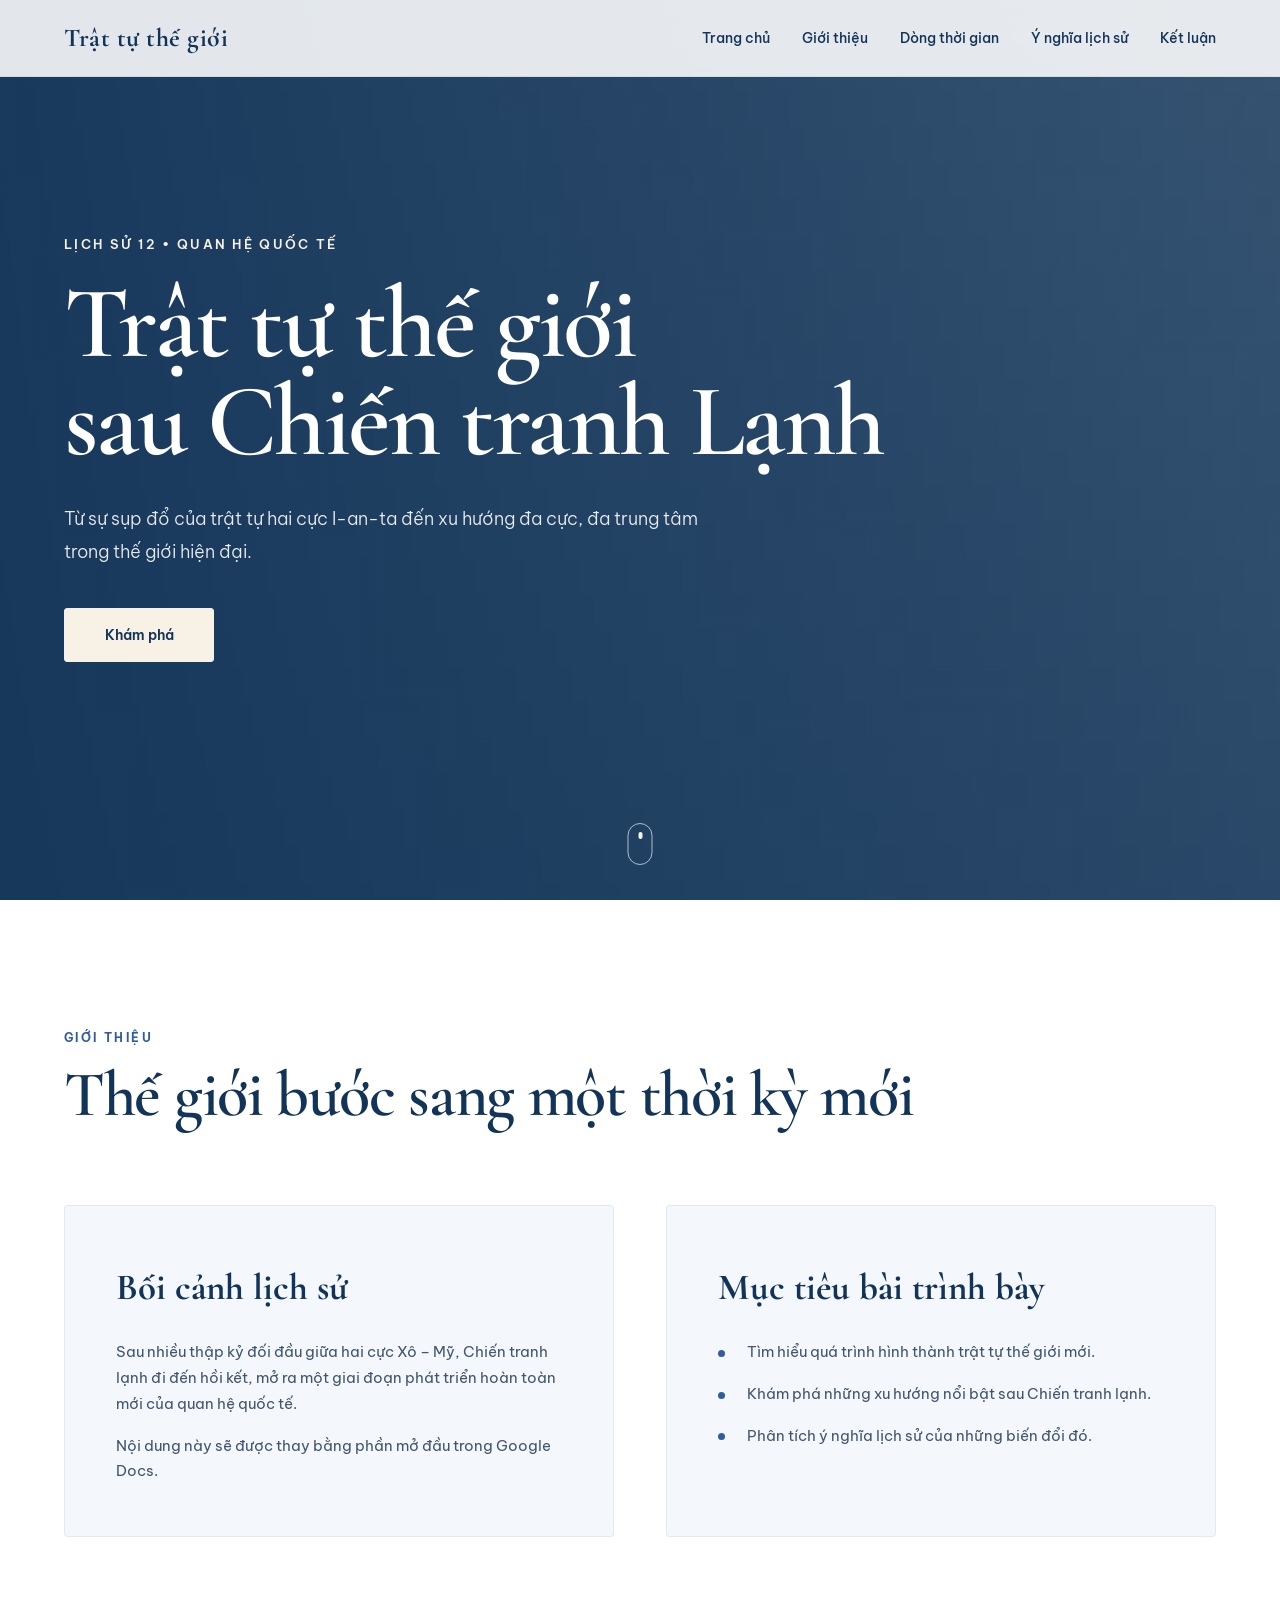
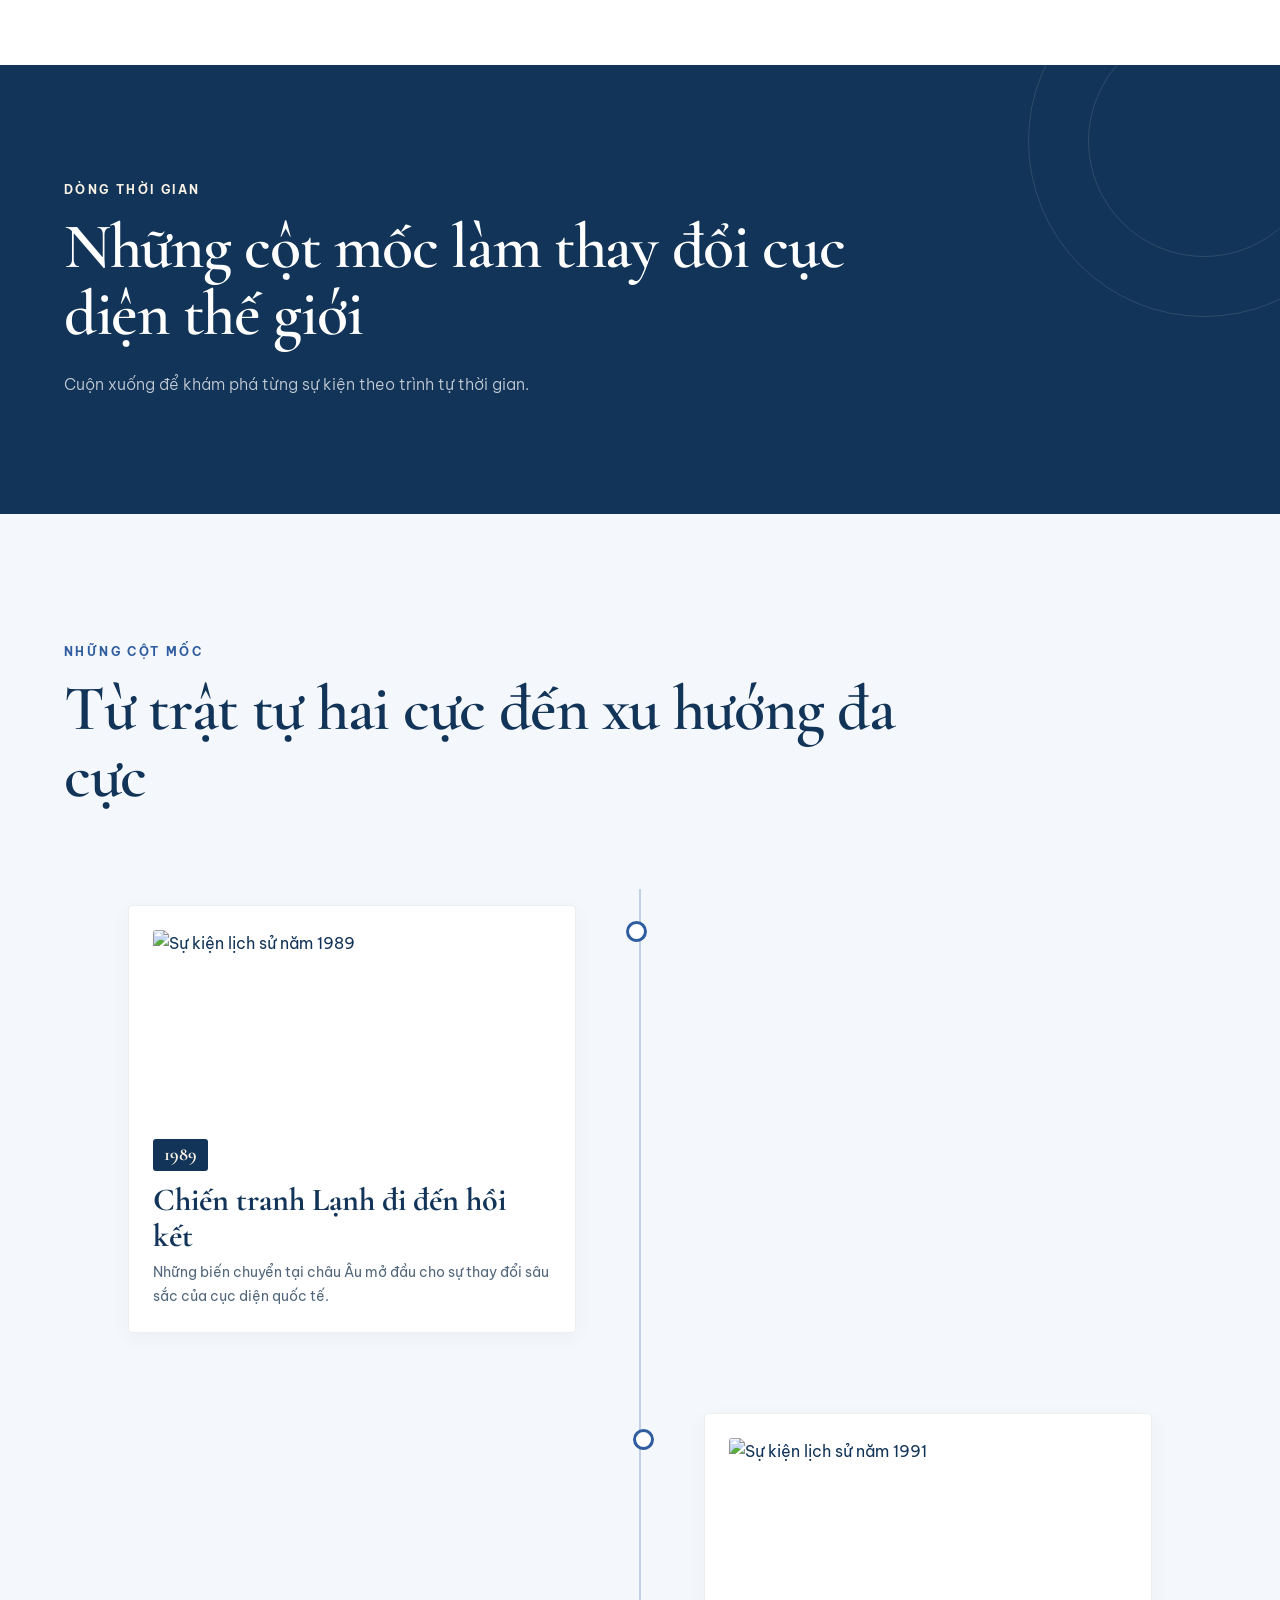
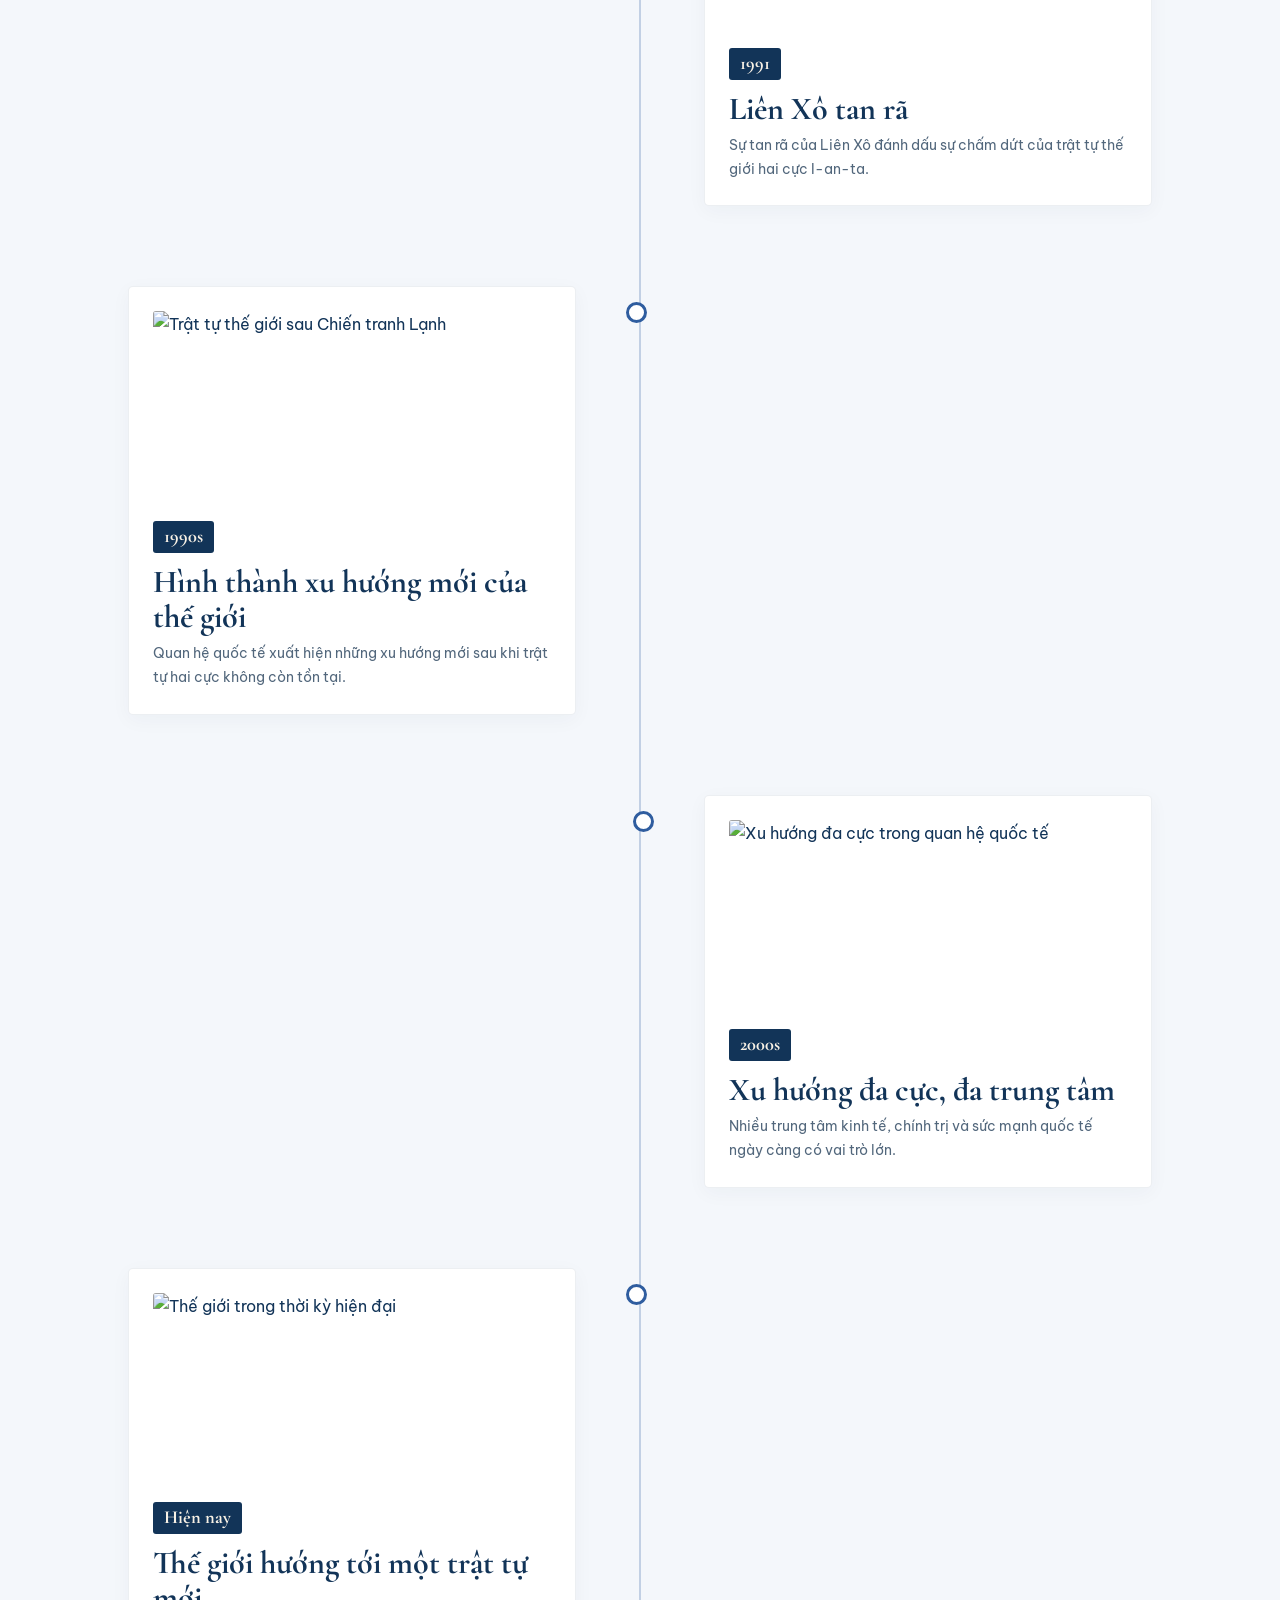
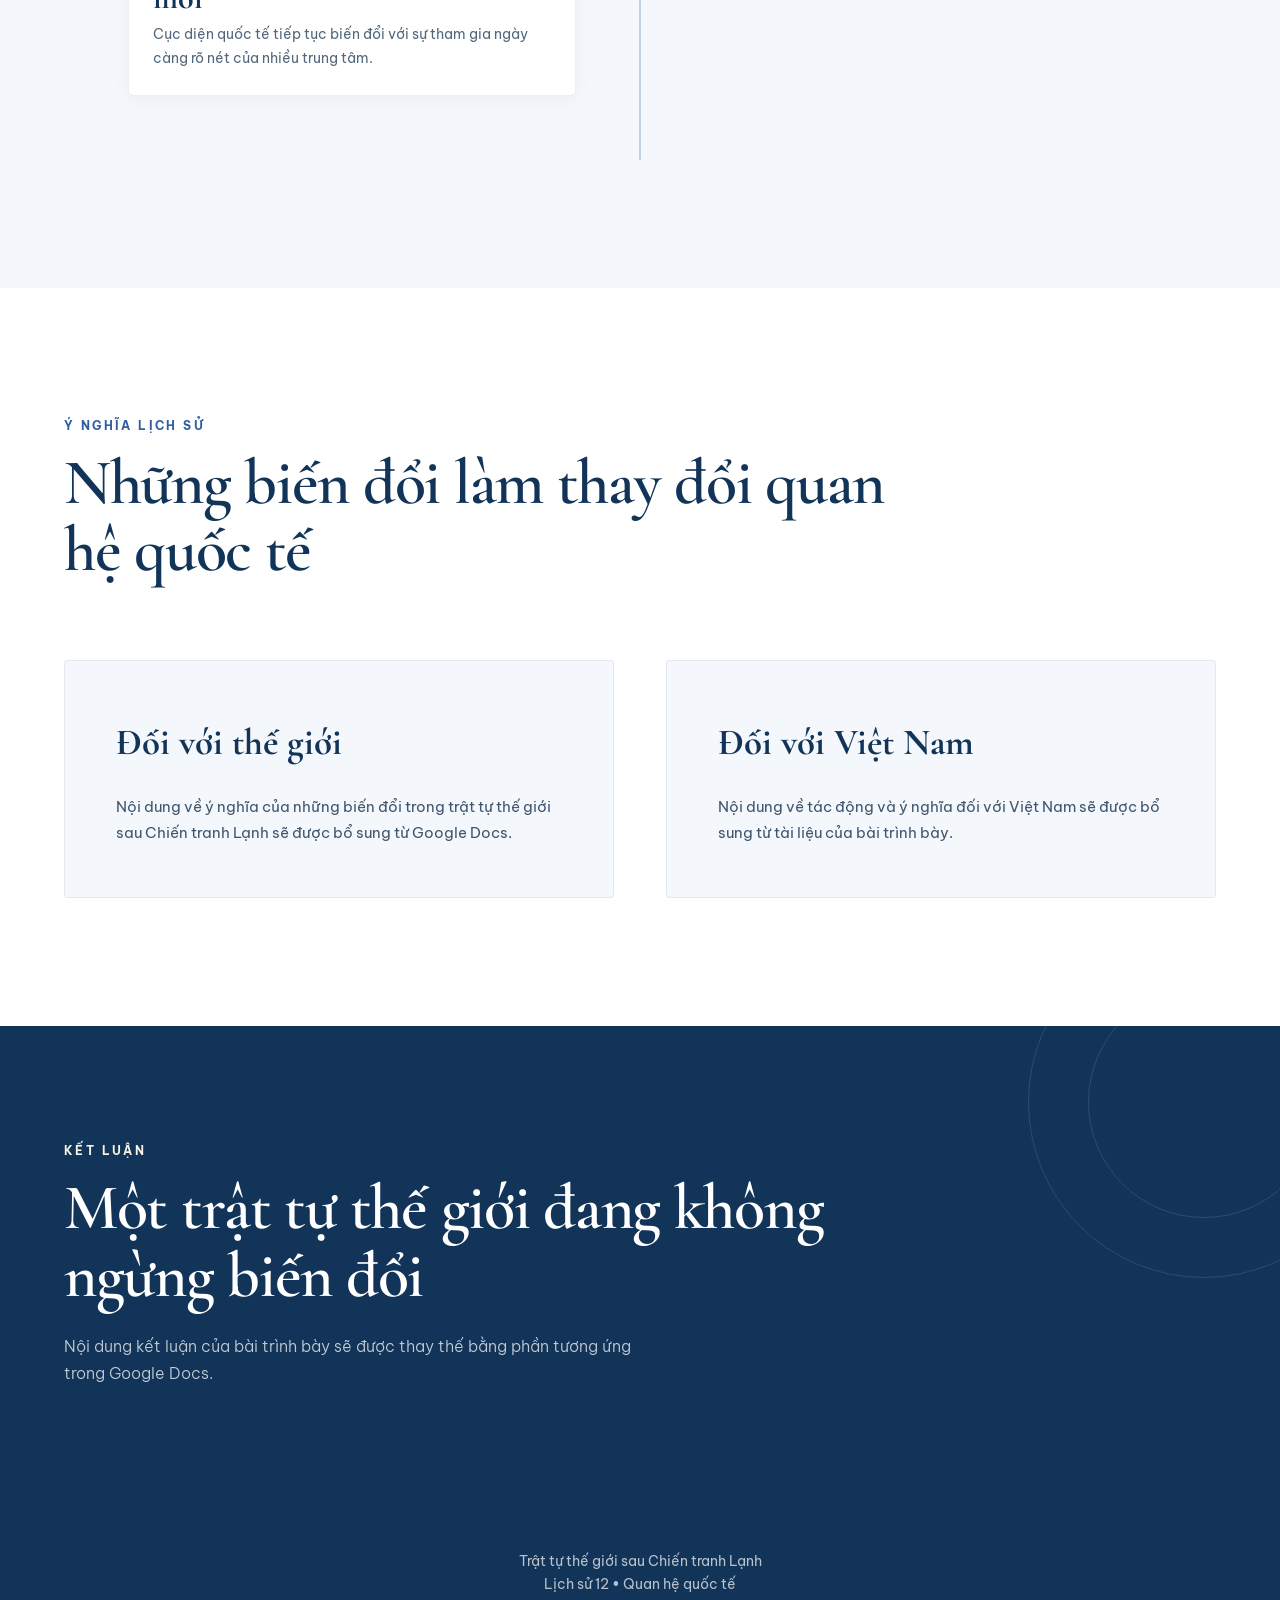
==== index.html @ c941fc60 "Create index.html" ====
<!DOCTYPE html>
<html lang="vi">

<head>
    <meta charset="UTF-8">
    <meta name="viewport" content="width=device-width, initial-scale=1.0">

    <title>Trật tự thế giới sau Chiến tranh Lạnh</title>

    <!-- Font tiêu đề và font nội dung -->
    <link rel="preconnect" href="https://fonts.googleapis.com">
    <link rel="preconnect" href="https://fonts.gstatic.com" crossorigin>

    <link href="https://fonts.googleapis.com/css2?family=Cormorant+Garamond:wght@500;600;700&family=Be+Vietnam+Pro:wght@300;400;500;600;700&display=swap"
        rel="stylesheet">

    <link rel="stylesheet" href="muscle.css">
</head>

<body>

    <!-- ================================================= -->
    <!-- THANH TIẾN TRÌNH SCROLL -->
    <!-- ================================================= -->

    <div id="scroll-progress"></div>

    <!-- ================================================= -->
    <!-- HEADER -->
    <!-- ================================================= -->

    <header id="header">

        <nav class="navbar container">

            <!-- Logo -->
            <a href="#hero" class="logo">
                Trật tự thế giới
            </a>

            <!-- Menu Desktop -->

            <ul class="nav-links">

                <li><a href="#hero">Trang chủ</a></li>

                <li><a href="#gioithieu">Giới thiệu</a></li>

                <li><a href="#timeline">Dòng thời gian</a></li>

                <li><a href="#ynghia">Ý nghĩa lịch sử</a></li>

                <li><a href="#ketluan">Kết luận</a></li>

            </ul>

            <!-- Nút Hamburger -->

            <button class="menu-button" aria-label="Mở menu">

                <span></span>
                <span></span>
                <span></span>

            </button>

        </nav>

    </header>

    <!-- ================================================= -->
    <!-- MENU MOBILE -->
    <!-- ================================================= -->

    <aside class="mobile-menu">

        <a href="#hero">Trang chủ</a>

        <a href="#gioithieu">Giới thiệu</a>

        <a href="#timeline">Dòng thời gian</a>

        <a href="#ynghia">Ý nghĩa lịch sử</a>

        <a href="#ketluan">Kết luận</a>

    </aside>

    <!-- ================================================= -->
    <!-- HERO -->
    <!-- ================================================= -->

    <section id="hero" class="hero">

        <!-- Ảnh nền sẽ được CSS đặt bằng background-image -->
        <div class="hero-overlay"></div>

        <div class="hero-content container reveal">

            <p class="hero-tag">
                LỊCH SỬ 12 • QUAN HỆ QUỐC TẾ
            </p>

            <h1>
                Trật tự thế giới
                <br>
                sau Chiến tranh Lạnh
            </h1>

            <p class="hero-subtitle">
                Từ sự sụp đổ của trật tự hai cực I-an-ta đến xu hướng đa cực,
                đa trung tâm trong thế giới hiện đại.
            </p>

            <a href="#gioithieu" class="hero-button">
                Khám phá
            </a>

        </div>

        <!-- Hiệu ứng mũi tên kéo xuống -->

        <div class="scroll-indicator">

            <span></span>

        </div>

    </section>

    <!-- ================================================= -->
    <!-- GIỚI THIỆU -->
    <!-- ================================================= -->

    <section id="gioithieu" class="section light">

        <div class="container reveal">

            <p class="section-label">
                GIỚI THIỆU
            </p>

            <h2 class="section-heading">
                Thế giới bước sang một thời kỳ mới
            </h2>

            <div class="intro-grid">

                <!-- Khối bên trái -->

                <article class="intro-card">

                    <h3>Bối cảnh lịch sử</h3>

                    <p>
                        Sau nhiều thập kỷ đối đầu giữa hai cực Xô – Mỹ,
                        Chiến tranh lạnh đi đến hồi kết, mở ra một giai đoạn
                        phát triển hoàn toàn mới của quan hệ quốc tế.
                    </p>

                    <p>
                        Nội dung này sẽ được thay bằng phần mở đầu trong Google Docs.
                    </p>

                </article>

                <!-- Khối bên phải -->

                <article class="intro-card">

                    <h3>Mục tiêu bài trình bày</h3>

                    <ul class="intro-list">

                        <li>Tìm hiểu quá trình hình thành trật tự thế giới mới.</li>

                        <li>Khám phá những xu hướng nổi bật sau Chiến tranh lạnh.</li>

                        <li>Phân tích ý nghĩa lịch sử của những biến đổi đó.</li>

                    </ul>

                </article>

            </div>

        </div>

    </section>

    <!-- ================================================= -->
    <!-- CHUYỂN TIẾP SANG TIMELINE -->
    <!-- ================================================= -->

    <section class="timeline-banner reveal">

        <div class="container">

            <p class="section-label">
                DÒNG THỜI GIAN
            </p>

            <h2 class="section-heading">
                Những cột mốc làm thay đổi cục diện thế giới
            </h2>

            <p class="banner-text">
                Cuộn xuống để khám phá từng sự kiện theo trình tự thời gian.
            </p>

        </div>

    </section>
        <!-- ================================================= -->
    <!-- TIMELINE -->
    <!-- ================================================= -->

    <main>

        <section id="timeline" class="timeline-section">

            <div class="container">

                <div class="reveal">

                    <p class="section-label">
                        NHỮNG CỘT MỐC
                    </p>

                    <h2 class="section-heading">
                        Từ trật tự hai cực đến xu hướng đa cực
                    </h2>

                </div>


                <div class="timeline">


                    <!-- ================================================= -->
                    <!-- SỰ KIỆN 1 -->
                    <!-- ================================================= -->

                    <article class="timeline-event reveal">

                        <div class="timeline-card">

                            <img
                                class="timeline-thumbnail"
                                src="images/timeline-1.jpg"
                                alt="Sự kiện lịch sử năm 1989"
                                loading="lazy"
                            >

                            <span class="timeline-year">
                                1989
                            </span>

                            <h3>
                                Chiến tranh Lạnh đi đến hồi kết
                            </h3>

                            <p class="timeline-preview">
                                Những biến chuyển tại châu Âu mở đầu cho
                                sự thay đổi sâu sắc của cục diện quốc tế.
                            </p>


                            <div class="timeline-details">

                                <div class="timeline-details-inner">

                                    <p class="timeline-description">
                                        Nội dung chi tiết của sự kiện năm 1989
                                        sẽ được thay thế bằng nội dung từ
                                        Google Docs.
                                    </p>


                                    <div class="timeline-gallery">

                                        <img
                                            src="images/timeline-1.jpg"
                                            alt="Hình ảnh sự kiện năm 1989"
                                            loading="lazy"
                                        >

                                    </div>

                                </div>

                            </div>

                        </div>

                    </article>



                    <!-- ================================================= -->
                    <!-- SỰ KIỆN 2 -->
                    <!-- ================================================= -->

                    <article class="timeline-event reveal">

                        <div class="timeline-card">

                            <img
                                class="timeline-thumbnail"
                                src="images/timeline-2.jpg"
                                alt="Sự kiện lịch sử năm 1991"
                                loading="lazy"
                            >

                            <span class="timeline-year">
                                1991
                            </span>

                            <h3>
                                Liên Xô tan rã
                            </h3>

                            <p class="timeline-preview">
                                Sự tan rã của Liên Xô đánh dấu sự chấm dứt
                                của trật tự thế giới hai cực I-an-ta.
                            </p>


                            <div class="timeline-details">

                                <div class="timeline-details-inner">

                                    <p class="timeline-description">
                                        Nội dung chi tiết của sự kiện năm 1991
                                        sẽ được thay thế bằng nội dung từ
                                        Google Docs.
                                    </p>


                                    <div class="timeline-gallery">

                                        <img
                                            src="images/timeline-2.jpg"
                                            alt="Hình ảnh sự kiện năm 1991"
                                            loading="lazy"
                                        >

                                    </div>

                                </div>

                            </div>

                        </div>

                    </article>



                    <!-- ================================================= -->
                    <!-- SỰ KIỆN 3 -->
                    <!-- ================================================= -->

                    <article class="timeline-event reveal">

                        <div class="timeline-card">

                            <img
                                class="timeline-thumbnail"
                                src="images/timeline-3.jpg"
                                alt="Trật tự thế giới sau Chiến tranh Lạnh"
                                loading="lazy"
                            >

                            <span class="timeline-year">
                                1990s
                            </span>

                            <h3>
                                Hình thành xu hướng mới của thế giới
                            </h3>

                            <p class="timeline-preview">
                                Quan hệ quốc tế xuất hiện những xu hướng
                                mới sau khi trật tự hai cực không còn tồn tại.
                            </p>


                            <div class="timeline-details">

                                <div class="timeline-details-inner">

                                    <p class="timeline-description">
                                        Nội dung chi tiết sẽ được thay thế
                                        bằng nội dung tương ứng trong
                                        Google Docs.
                                    </p>


                                    <div class="timeline-gallery">

                                        <img
                                            src="images/timeline-3.jpg"
                                            alt="Hình ảnh trật tự thế giới mới"
                                            loading="lazy"
                                        >

                                    </div>

                                </div>

                            </div>

                        </div>

                    </article>



                    <!-- ================================================= -->
                    <!-- SỰ KIỆN 4 -->
                    <!-- ================================================= -->

                    <article class="timeline-event reveal">

                        <div class="timeline-card">

                            <img
                                class="timeline-thumbnail"
                                src="images/timeline-4.jpg"
                                alt="Xu hướng đa cực trong quan hệ quốc tế"
                                loading="lazy"
                            >

                            <span class="timeline-year">
                                2000s
                            </span>

                            <h3>
                                Xu hướng đa cực, đa trung tâm
                            </h3>

                            <p class="timeline-preview">
                                Nhiều trung tâm kinh tế, chính trị và
                                sức mạnh quốc tế ngày càng có vai trò lớn.
                            </p>


                            <div class="timeline-details">

                                <div class="timeline-details-inner">

                                    <p class="timeline-description">
                                        Nội dung chi tiết sẽ được thay thế
                                        bằng nội dung tương ứng trong
                                        Google Docs.
                                    </p>


                                    <div class="timeline-gallery">

                                        <img
                                            src="images/timeline-4.jpg"
                                            alt="Xu hướng đa cực, đa trung tâm"
                                            loading="lazy"
                                        >

                                    </div>

                                </div>

                            </div>

                        </div>

                    </article>



                    <!-- ================================================= -->
                    <!-- SỰ KIỆN 5 -->
                    <!-- ================================================= -->

                    <article class="timeline-event reveal">

                        <div class="timeline-card">

                            <img
                                class="timeline-thumbnail"
                                src="images/timeline-5.jpg"
                                alt="Thế giới trong thời kỳ hiện đại"
                                loading="lazy"
                            >

                            <span class="timeline-year">
                                Hiện nay
                            </span>

                            <h3>
                                Thế giới hướng tới một trật tự mới
                            </h3>

                            <p class="timeline-preview">
                                Cục diện quốc tế tiếp tục biến đổi với sự
                                tham gia ngày càng rõ nét của nhiều trung tâm.
                            </p>


                            <div class="timeline-details">

                                <div class="timeline-details-inner">

                                    <p class="timeline-description">
                                        Nội dung chi tiết sẽ được thay thế
                                        bằng nội dung tương ứng trong
                                        Google Docs.
                                    </p>


                                    <div class="timeline-gallery">

                                        <img
                                            src="images/timeline-5.jpg"
                                            alt="Thế giới hiện đại"
                                            loading="lazy"
                                        >

                                    </div>

                                </div>

                            </div>

                        </div>

                    </article>


                </div>

            </div>

        </section>



        <!-- ================================================= -->
        <!-- Ý NGHĨA LỊCH SỬ -->
        <!-- ================================================= -->

        <section id="ynghia" class="section light">

            <div class="container">

                <div class="reveal">

                    <p class="section-label">
                        Ý NGHĨA LỊCH SỬ
                    </p>

                    <h2 class="section-heading">
                        Những biến đổi làm thay đổi quan hệ quốc tế
                    </h2>

                </div>


                <div class="intro-grid">


                    <article class="intro-card reveal">

                        <h3>
                            Đối với thế giới
                        </h3>

                        <p>
                            Nội dung về ý nghĩa của những biến đổi trong
                            trật tự thế giới sau Chiến tranh Lạnh sẽ được
                            bổ sung từ Google Docs.
                        </p>

                    </article>


                    <article class="intro-card reveal">

                        <h3>
                            Đối với Việt Nam
                        </h3>

                        <p>
                            Nội dung về tác động và ý nghĩa đối với Việt Nam
                            sẽ được bổ sung từ tài liệu của bài trình bày.
                        </p>

                    </article>


                </div>

            </div>

        </section>



        <!-- ================================================= -->
        <!-- KẾT LUẬN -->
        <!-- ================================================= -->

        <section id="ketluan" class="timeline-banner reveal">

            <div class="container">

                <p class="section-label">
                    KẾT LUẬN
                </p>

                <h2 class="section-heading">
                    Một trật tự thế giới đang không ngừng biến đổi
                </h2>

                <p class="banner-text">
                    Nội dung kết luận của bài trình bày sẽ được thay thế
                    bằng phần tương ứng trong Google Docs.
                </p>

            </div>

        </section>

    </main>



    <!-- ================================================= -->
    <!-- FOOTER -->
    <!-- ================================================= -->

    <footer>

        <div class="container">

            <p>
                Trật tự thế giới sau Chiến tranh Lạnh
            </p>

            <p>
                Lịch sử 12 • Quan hệ quốc tế
            </p>

        </div>

    </footer>


    <!-- ================================================= -->
    <!-- JAVASCRIPT -->
    <!-- ================================================= -->

    <script src="skin.js"></script>

</body>

</html>
---- muscle.css ----
/* =========================================================
   RESET & GLOBAL
   ========================================================= */

* {
    margin: 0;
    padding: 0;
    box-sizing: border-box;
}

html {
    scroll-behavior: smooth;
    scroll-padding-top: 80px;
}

body {
    font-family: "Be Vietnam Pro", sans-serif;
    color: #123458;
    background: #ffffff;
    line-height: 1.7;
    overflow-x: hidden;
}

img {
    max-width: 100%;
    display: block;
}

a {
    color: inherit;
    text-decoration: none;
}

button {
    font: inherit;
}

.container {
    width: min(1180px, 90%);
    margin: 0 auto;
}


/* =========================================================
   COLOR VARIABLES
   ========================================================= */

:root {
    --navy: #123458;
    --blue: #2F5D9F;
    --cream: #F8F1E5;
    --white: #FFFFFF;
    --soft-blue: #F4F7FB;

    --shadow-soft: 0 10px 35px rgba(18, 52, 88, 0.08);
    --shadow-medium: 0 18px 45px rgba(18, 52, 88, 0.14);

    --transition-fast: 0.25s ease;
    --transition-normal: 0.45s cubic-bezier(0.22, 1, 0.36, 1);
}


/* =========================================================
   SCROLL PROGRESS
   ========================================================= */

#scroll-progress {
    position: fixed;
    top: 0;
    left: 0;

    width: 0;
    height: 4px;

    background: var(--blue);

    z-index: 9999;

    transform-origin: left;
}


/* =========================================================
   HEADER / NAVIGATION
   ========================================================= */

#header {
    position: fixed;
    top: 0;
    left: 0;

    width: 100%;

    z-index: 1000;

    background: rgba(255, 255, 255, 0.88);
    backdrop-filter: blur(14px);
    -webkit-backdrop-filter: blur(14px);

    border-bottom: 1px solid rgba(18, 52, 88, 0.08);

    transition:
        background var(--transition-normal),
        box-shadow var(--transition-normal);
}

.navbar {
    min-height: 76px;

    display: flex;
    align-items: center;
    justify-content: space-between;
}


/* Logo */

.logo {
    font-family: "Cormorant Garamond", serif;
    font-size: clamp(1.35rem, 2vw, 1.7rem);
    font-weight: 700;

    letter-spacing: 0.02em;

    color: var(--navy);

    transition: color var(--transition-fast);
}

.logo:hover {
    color: var(--blue);
}


/* Desktop navigation */

.nav-links {
    display: flex;
    align-items: center;
    gap: clamp(1.3rem, 2.5vw, 2.5rem);

    list-style: none;
}

.nav-links a {
    position: relative;

    font-size: 0.85rem;
    font-weight: 500;

    color: var(--navy);

    padding: 0.5rem 0;

    transition: color var(--transition-fast);
}

.nav-links a::after {
    content: "";

    position: absolute;
    left: 0;
    bottom: 0;

    width: 0;
    height: 2px;

    background: var(--blue);

    transition: width var(--transition-fast);
}

.nav-links a:hover {
    color: var(--blue);
}

.nav-links a:hover::after {
    width: 100%;
}


/* =========================================================
   HAMBURGER
   ========================================================= */

.menu-button {
    display: none;

    width: 42px;
    height: 42px;

    border: none;
    background: transparent;

    cursor: pointer;

    flex-direction: column;
    align-items: center;
    justify-content: center;
    gap: 5px;
}

.menu-button span {
    display: block;

    width: 23px;
    height: 2px;

    background: var(--navy);

    transition: transform var(--transition-fast),
                opacity var(--transition-fast);
}


/* =========================================================
   MOBILE MENU
   ========================================================= */

.mobile-menu {
    position: fixed;
    top: 76px;
    right: 0;

    width: min(320px, 85vw);

    padding: 1.5rem;

    background: rgba(255, 255, 255, 0.97);
    backdrop-filter: blur(15px);
    -webkit-backdrop-filter: blur(15px);

    border-left: 1px solid rgba(18, 52, 88, 0.08);
    border-bottom: 1px solid rgba(18, 52, 88, 0.08);

    box-shadow: var(--shadow-medium);

    display: flex;
    flex-direction: column;
    gap: 0.4rem;

    transform: translateX(110%);
    opacity: 0;

    pointer-events: none;

    transition:
        transform var(--transition-normal),
        opacity var(--transition-normal);
}

.mobile-menu.active {
    transform: translateX(0);
    opacity: 1;

    pointer-events: auto;
}

.mobile-menu a {
    padding: 0.9rem 1rem;

    color: var(--navy);

    font-size: 0.95rem;
    font-weight: 500;

    border-radius: 8px;

    transition:
        background var(--transition-fast),
        color var(--transition-fast);
}

.mobile-menu a:hover {
    background: var(--soft-blue);
    color: var(--blue);
}


/* =========================================================
   HERO
   ========================================================= */

.hero {
    position: relative;

    min-height: 100svh;

    display: flex;
    align-items: center;

    overflow: hidden;

    background:
        linear-gradient(
            rgba(18, 52, 88, 0.72),
            rgba(18, 52, 88, 0.82)
        ),
        url("images/hero.jpg") center / cover no-repeat;

    color: var(--white);
}


/* Overlay */

.hero-overlay {
    position: absolute;
    inset: 0;

    background:
        linear-gradient(
            90deg,
            rgba(18, 52, 88, 0.9) 0%,
            rgba(18, 52, 88, 0.68) 50%,
            rgba(18, 52, 88, 0.45) 100%
        );

    pointer-events: none;
}


/* Hero content */

.hero-content {
    position: relative;
    z-index: 2;

    padding-top: 76px;
    padding-bottom: 80px;
}

.hero-tag {
    margin-bottom: 1.2rem;

    font-size: clamp(0.7rem, 1vw, 0.85rem);
    font-weight: 600;

    letter-spacing: 0.18em;

    color: var(--cream);
}

.hero h1 {
    max-width: 900px;

    font-family: "Cormorant Garamond", serif;
    font-size: clamp(3.2rem, 8vw, 7rem);
    font-weight: 600;

    line-height: 0.95;
    letter-spacing: -0.025em;

    margin-bottom: 2rem;
}

.hero-subtitle {
    max-width: 680px;

    font-size: clamp(0.95rem, 1.5vw, 1.15rem);
    font-weight: 300;

    line-height: 1.8;

    color: rgba(255, 255, 255, 0.9);

    margin-bottom: 2.5rem;
}


/* Hero button */

.hero-button {
    display: inline-flex;
    align-items: center;
    justify-content: center;

    min-width: 150px;
    padding: 0.85rem 1.6rem;

    background: var(--cream);
    color: var(--navy);

    border: 1px solid var(--cream);
    border-radius: 3px;

    font-size: 0.9rem;
    font-weight: 600;

    transition:
        background var(--transition-fast),
        color var(--transition-fast),
        transform var(--transition-fast),
        box-shadow var(--transition-fast);
}

.hero-button:hover {
    background: transparent;
    color: var(--cream);

    transform: translateY(-3px);

    box-shadow: 0 8px 25px rgba(0, 0, 0, 0.18);
}


/* =========================================================
   SCROLL INDICATOR
   ========================================================= */

.scroll-indicator {
    position: absolute;

    left: 50%;
    bottom: 35px;

    width: 25px;
    height: 42px;

    transform: translateX(-50%);

    border: 1px solid rgba(255, 255, 255, 0.65);
    border-radius: 20px;
}

.scroll-indicator span {
    position: absolute;

    top: 8px;
    left: 50%;

    width: 4px;
    height: 7px;

    border-radius: 10px;

    background: var(--cream);

    transform: translateX(-50%);

    animation: scrollDown 1.8s infinite;
}

@keyframes scrollDown {
    0% {
        opacity: 0;
        transform: translate(-50%, 0);
    }

    30% {
        opacity: 1;
    }

    70% {
        opacity: 1;
    }

    100% {
        opacity: 0;
        transform: translate(-50%, 18px);
    }
}


/* =========================================================
   GENERAL SECTION
   ========================================================= */

.section {
    position: relative;

    padding: clamp(5rem, 10vw, 9rem) 0;
}

.section.light {
    background: var(--white);
}

.section-label {
    margin-bottom: 0.8rem;

    color: var(--blue);

    font-size: 0.75rem;
    font-weight: 700;

    letter-spacing: 0.2em;
}

.section-heading {
    max-width: 850px;

    font-family: "Cormorant Garamond", serif;

    font-size: clamp(2.4rem, 5vw, 4.5rem);
    font-weight: 600;

    line-height: 1.05;
    letter-spacing: -0.02em;

    color: var(--navy);
}


/* =========================================================
   INTRODUCTION
   ========================================================= */

.intro-grid {
    margin-top: clamp(3rem, 6vw, 5rem);

    display: grid;
    grid-template-columns: repeat(2, 1fr);

    gap: clamp(1.5rem, 4vw, 4rem);
}

.intro-card {
    position: relative;

    padding: clamp(2rem, 4vw, 3.5rem);

    background: var(--soft-blue);

    border: 1px solid rgba(18, 52, 88, 0.07);

    border-radius: 4px;

    transition:
        transform var(--transition-normal),
        box-shadow var(--transition-normal);
}

.intro-card:hover {
    transform: translateY(-7px);

    box-shadow: var(--shadow-soft);
}

.intro-card h3 {
    margin-bottom: 1.2rem;

    font-family: "Cormorant Garamond", serif;

    font-size: clamp(1.7rem, 3vw, 2.3rem);
    font-weight: 700;

    color: var(--navy);
}

.intro-card p {
    margin-bottom: 1rem;

    font-size: 0.95rem;
    font-weight: 400;

    color: #40566d;
}

.intro-card p:last-child {
    margin-bottom: 0;
}


/* Introduction list */

.intro-list {
    display: flex;
    flex-direction: column;

    gap: 1rem;

    list-style: none;
}

.intro-list li {
    position: relative;

    padding-left: 1.8rem;

    font-size: 0.95rem;
    color: #40566d;
}

.intro-list li::before {
    content: "";

    position: absolute;

    left: 0;
    top: 0.7em;

    width: 7px;
    height: 7px;

    background: var(--blue);

    border-radius: 50%;
}


/* =========================================================
   TIMELINE BANNER
   ========================================================= */

.timeline-banner {
    position: relative;

    padding: clamp(5rem, 9vw, 8rem) 0;

    background: var(--navy);

    color: var(--white);

    overflow: hidden;
}

.timeline-banner::before {
    content: "";

    position: absolute;

    top: -100px;
    right: -100px;

    width: 350px;
    height: 350px;

    border: 1px solid rgba(248, 241, 229, 0.12);
    border-radius: 50%;
}

.timeline-banner::after {
    content: "";

    position: absolute;

    top: -40px;
    right: -40px;

    width: 230px;
    height: 230px;

    border: 1px solid rgba(248, 241, 229, 0.12);
    border-radius: 50%;
}

.timeline-banner .container {
    position: relative;
    z-index: 2;
}

.timeline-banner .section-label {
    color: var(--cream);
}

.timeline-banner .section-heading {
    color: var(--white);

    max-width: 850px;
}

.banner-text {
    max-width: 600px;

    margin-top: 1.5rem;

    font-size: 1rem;
    font-weight: 300;

    color: rgba(255, 255, 255, 0.75);
}


/* =========================================================
   SCROLL REVEAL
   ========================================================= */

.reveal {
    opacity: 0;

    transform: translateY(35px);

    transition:
        opacity 0.9s cubic-bezier(0.22, 1, 0.36, 1),
        transform 0.9s cubic-bezier(0.22, 1, 0.36, 1);
}

.reveal.visible {
    opacity: 1;

    transform: translateY(0);
}


/* =========================================================
   TIMELINE — BASE
   ========================================================= */

.timeline-section {
    padding: clamp(5rem, 10vw, 9rem) 0;

    background: var(--soft-blue);
}

.timeline {
    position: relative;

    margin-top: 5rem;
}


/* Central line */

.timeline::before {
    content: "";

    position: absolute;

    top: 0;
    bottom: 0;
    left: 50%;

    width: 2px;

    background: rgba(47, 93, 159, 0.25);

    transform: translateX(-50%);
}


/* =========================================================
   TIMELINE EVENT
   ========================================================= */

.timeline-event {
    position: relative;

    width: 50%;

    padding: 1rem 4rem 4rem;
}

.timeline-event:nth-child(odd) {
    left: 0;

    text-align: right;
}

.timeline-event:nth-child(even) {
    left: 50%;

    text-align: left;
}


/* Timeline node */

.timeline-event::before {
    content: "";

    position: absolute;

    top: 2rem;

    width: 15px;
    height: 15px;

    background: var(--white);

    border: 3px solid var(--blue);

    border-radius: 50%;

    z-index: 2;

    transition:
        background var(--transition-fast),
        transform var(--transition-fast);
}

.timeline-event:nth-child(odd)::before {
    right: -7px;
}

.timeline-event:nth-child(even)::before {
    left: -7px;
}

.timeline-event:hover::before {
    background: var(--blue);

    transform: scale(1.25);
}


/* =========================================================
   TIMELINE CARD
   ========================================================= */

.timeline-card {
    position: relative;

    display: inline-block;

    width: 100%;

    padding: 1.5rem;

    background: var(--white);

    border: 1px solid rgba(18, 52, 88, 0.08);

    border-radius: 5px;

    text-align: left;

    cursor: pointer;

    box-shadow: 0 5px 20px rgba(18, 52, 88, 0.04);

    transition:
        transform var(--transition-normal),
        box-shadow var(--transition-normal),
        border-color var(--transition-normal);
}

.timeline-card:hover,
.timeline-event.active .timeline-card {
    transform: translateY(-5px);

    box-shadow: var(--shadow-medium);

    border-color: rgba(47, 93, 159, 0.35);
}


/* =========================================================
   YEAR BADGE
   ========================================================= */

.timeline-year {
    display: inline-block;

    margin-bottom: 0.7rem;

    padding: 0.25rem 0.7rem;

    background: var(--navy);
    color: var(--cream);

    border-radius: 3px;

    font-family: "Cormorant Garamond", serif;

    font-size: 1.15rem;
    font-weight: 700;

    line-height: 1.3;
}


/* =========================================================
   TIMELINE CARD CONTENT
   ========================================================= */

.timeline-card h3 {
    margin-bottom: 0.5rem;

    font-family: "Cormorant Garamond", serif;

    font-size: clamp(1.45rem, 2.5vw, 2rem);
    font-weight: 700;

    line-height: 1.1;

    color: var(--navy);
}

.timeline-preview {
    color: #52677c;

    font-size: 0.9rem;
    line-height: 1.65;
}


/* =========================================================
   TIMELINE IMAGE
   ========================================================= */

.timeline-thumbnail {
    width: 100%;
    height: 190px;

    margin-bottom: 1.2rem;

    object-fit: cover;

    border-radius: 3px;

    transition: transform 0.6s ease;
}

.timeline-card:hover .timeline-thumbnail {
    transform: scale(1.025);
}


/* =========================================================
   TIMELINE EXPANDED CONTENT
   ========================================================= */

.timeline-details {
    display: grid;

    grid-template-rows: 0fr;

    transition:
        grid-template-rows 0.55s cubic-bezier(0.22, 1, 0.36, 1);

    overflow: hidden;
}

.timeline-details-inner {
    min-height: 0;

    overflow: hidden;
}

.timeline-event.active .timeline-details {
    grid-template-rows: 1fr;
}

.timeline-description {
    padding-top: 1.3rem;

    margin-top: 1.3rem;

    border-top: 1px solid rgba(18, 52, 88, 0.1);

    color: #40566d;

    font-size: 0.92rem;

    line-height: 1.8;
}


/* =========================================================
   TIMELINE GALLERY
   ========================================================= */

.timeline-gallery {
    display: grid;

    grid-template-columns: repeat(2, 1fr);

    gap: 0.7rem;

    margin-top: 1.3rem;
}

.timeline-gallery img {
    width: 100%;
    height: 150px;

    object-fit: cover;

    border-radius: 3px;

    transition: transform var(--transition-normal);
}

.timeline-gallery img:hover {
    transform: scale(1.03);
}


/* =========================================================
   FOOTER
   ========================================================= */

footer {
    padding: 3rem 0;

    background: var(--navy);

    color: rgba(255, 255, 255, 0.7);

    text-align: center;

    font-size: 0.85rem;
}


/* =========================================================
   TABLET
   ========================================================= */

@media (max-width: 900px) {

    .nav-links {
        display: none;
    }

    .menu-button {
        display: flex;
    }

    .intro-grid {
        grid-template-columns: 1fr;
    }

    .timeline-event {
        padding-left: 3rem;
        padding-right: 1rem;
    }

    .timeline-event:nth-child(odd),
    .timeline-event:nth-child(even) {
        left: 50%;

        width: 50%;

        text-align: left;
    }

    .timeline-event:nth-child(odd)::before,
    .timeline-event:nth-child(even)::before {
        left: -7px;
        right: auto;
    }
}


/* =========================================================
   MOBILE
   ========================================================= */

@media (max-width: 650px) {

    html {
        scroll-padding-top: 70px;
    }

    .navbar {
        min-height: 68px;
    }

    .mobile-menu {
        top: 68px;
    }

    .hero {
        min-height: 100svh;
    }

    .hero-content {
        padding-top: 68px;
    }

    .hero h1 {
        font-size: clamp(2.8rem, 14vw, 4.5rem);

        line-height: 0.92;
    }

    .hero-subtitle {
        font-size: 0.9rem;

        line-height: 1.7;
    }

    .scroll-indicator {
        bottom: 25px;
    }

    .section {
        padding: 5rem 0;
    }

    .intro-card {
        padding: 1.7rem;
    }

    .timeline-banner {
        padding: 5rem 0;
    }

    /*
       Mobile timeline becomes one column.
    */

    .timeline {
        margin-top: 3rem;
    }

    .timeline::before {
        left: 10px;

        transform: none;
    }

    .timeline-event,
    .timeline-event:nth-child(odd),
    .timeline-event:nth-child(even) {
        left: 0;

        width: 100%;

        padding:
            1rem
            0
            3rem
            2.5rem;

        text-align: left;
    }

    .timeline-event::before,
    .timeline-event:nth-child(odd)::before,
    .timeline-event:nth-child(even)::before {
        left: 3px;
        right: auto;

        width: 14px;
        height: 14px;
    }

    .timeline-card {
        padding: 1.2rem;
    }

    .timeline-thumbnail {
        height: 180px;
    }

    .timeline-gallery {
        grid-template-columns: 1fr;
    }

    .timeline-gallery img {
        height: 180px;
    }
}


/* =========================================================
   SMALL MOBILE
   ========================================================= */

@media (max-width: 400px) {

    .container {
        width: 88%;
    }

    .hero h1 {
        font-size: 2.8rem;
    }

    .hero-button {
        width: 100%;
    }

    .intro-card {
        padding: 1.4rem;
    }

    .timeline-card {
        padding: 1rem;
    }
}


/* =========================================================
   REDUCED MOTION ACCESSIBILITY
   ========================================================= */

@media (prefers-reduced-motion: reduce) {

    html {
        scroll-behavior: auto;
    }

    *,
    *::before,
    *::after {
        animation-duration: 0.01ms !important;
        animation-iteration-count: 1 !important;
        transition-duration: 0.01ms !important;
    }

    .reveal {
        opacity: 1;
        transform: none;
    }
}
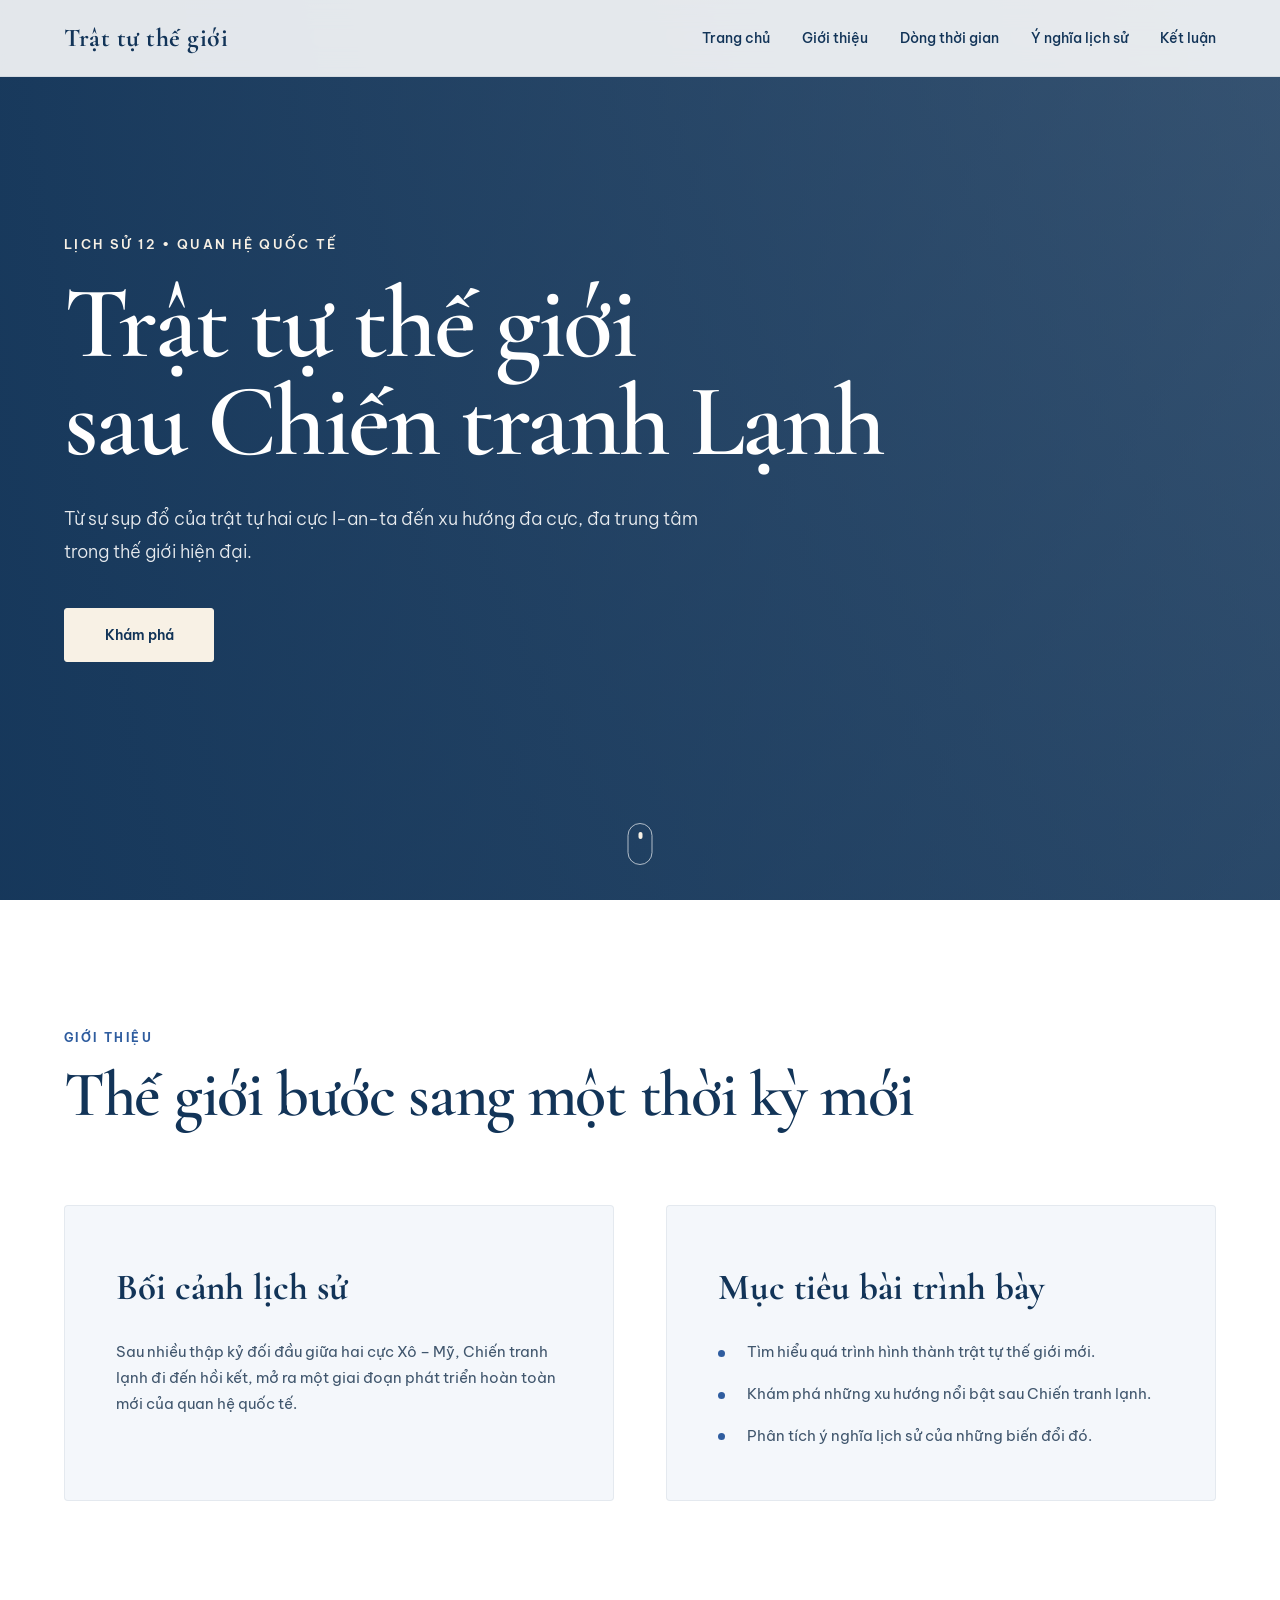
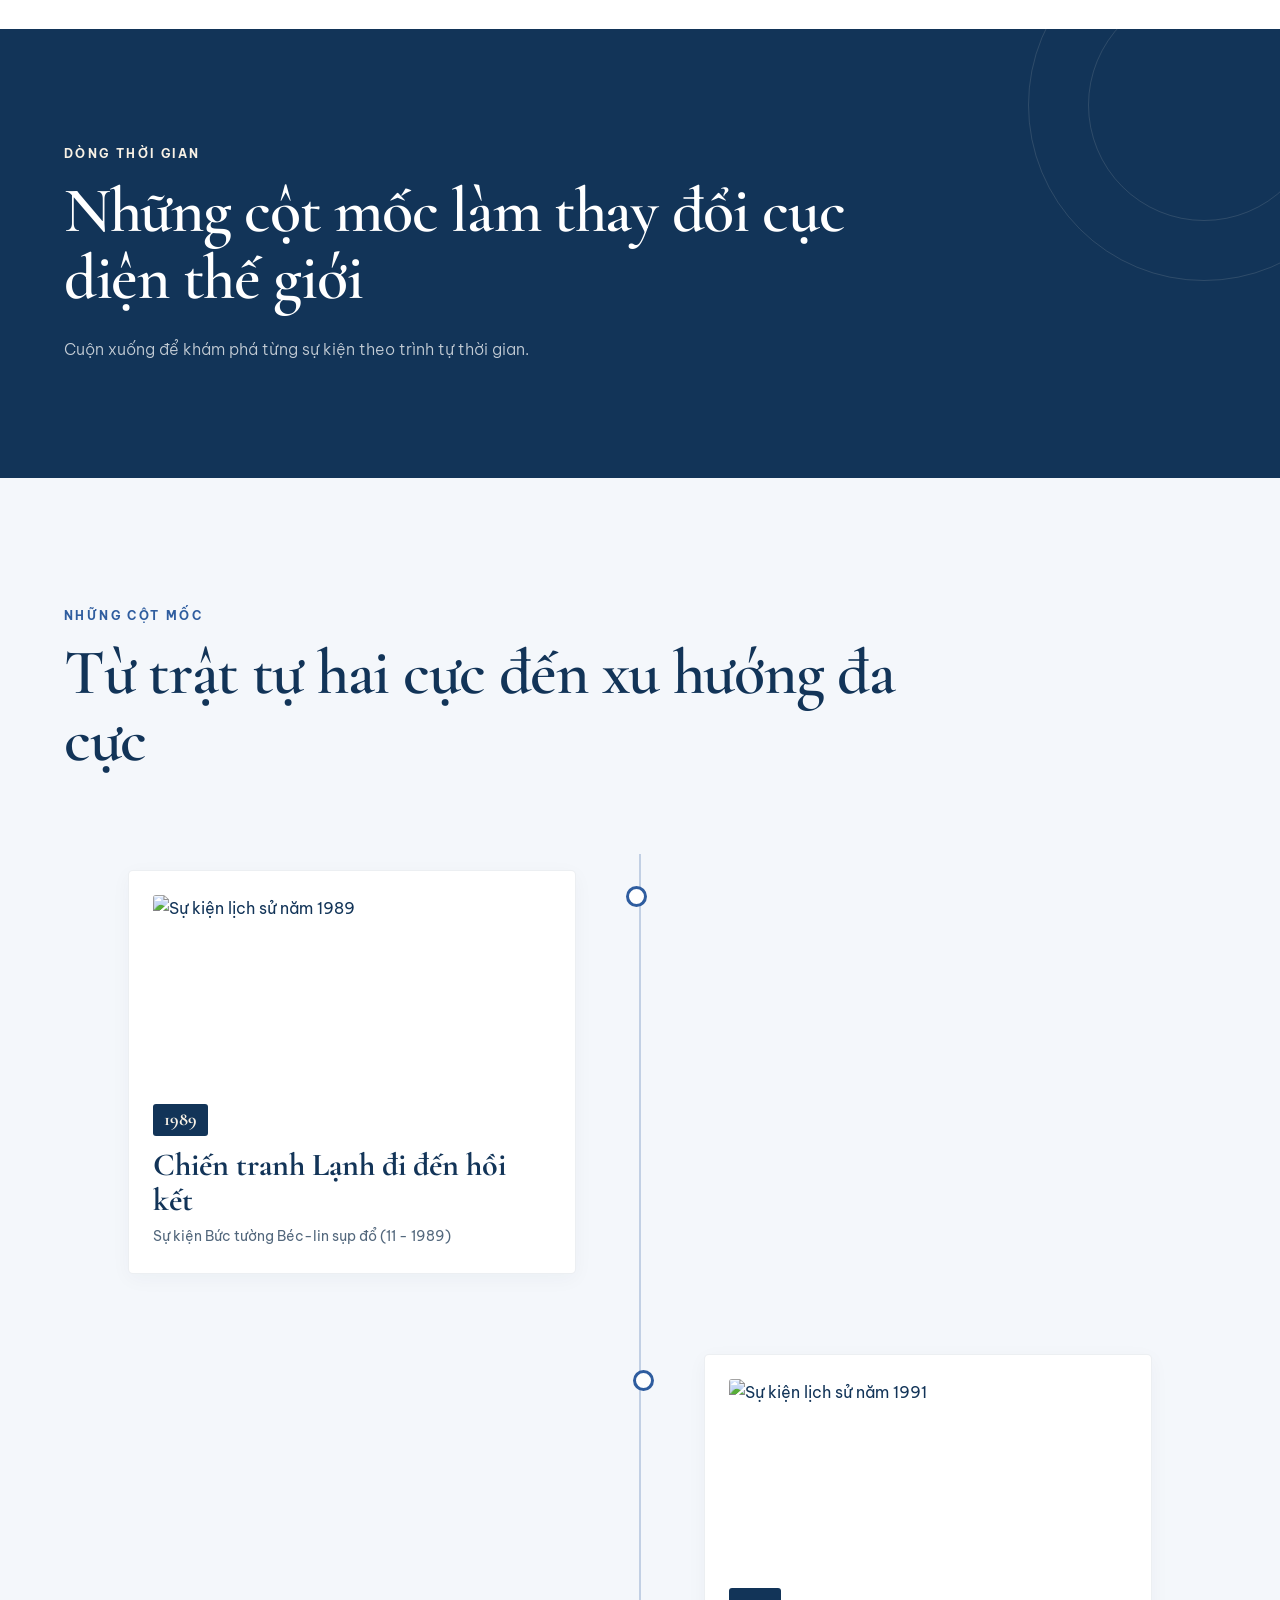
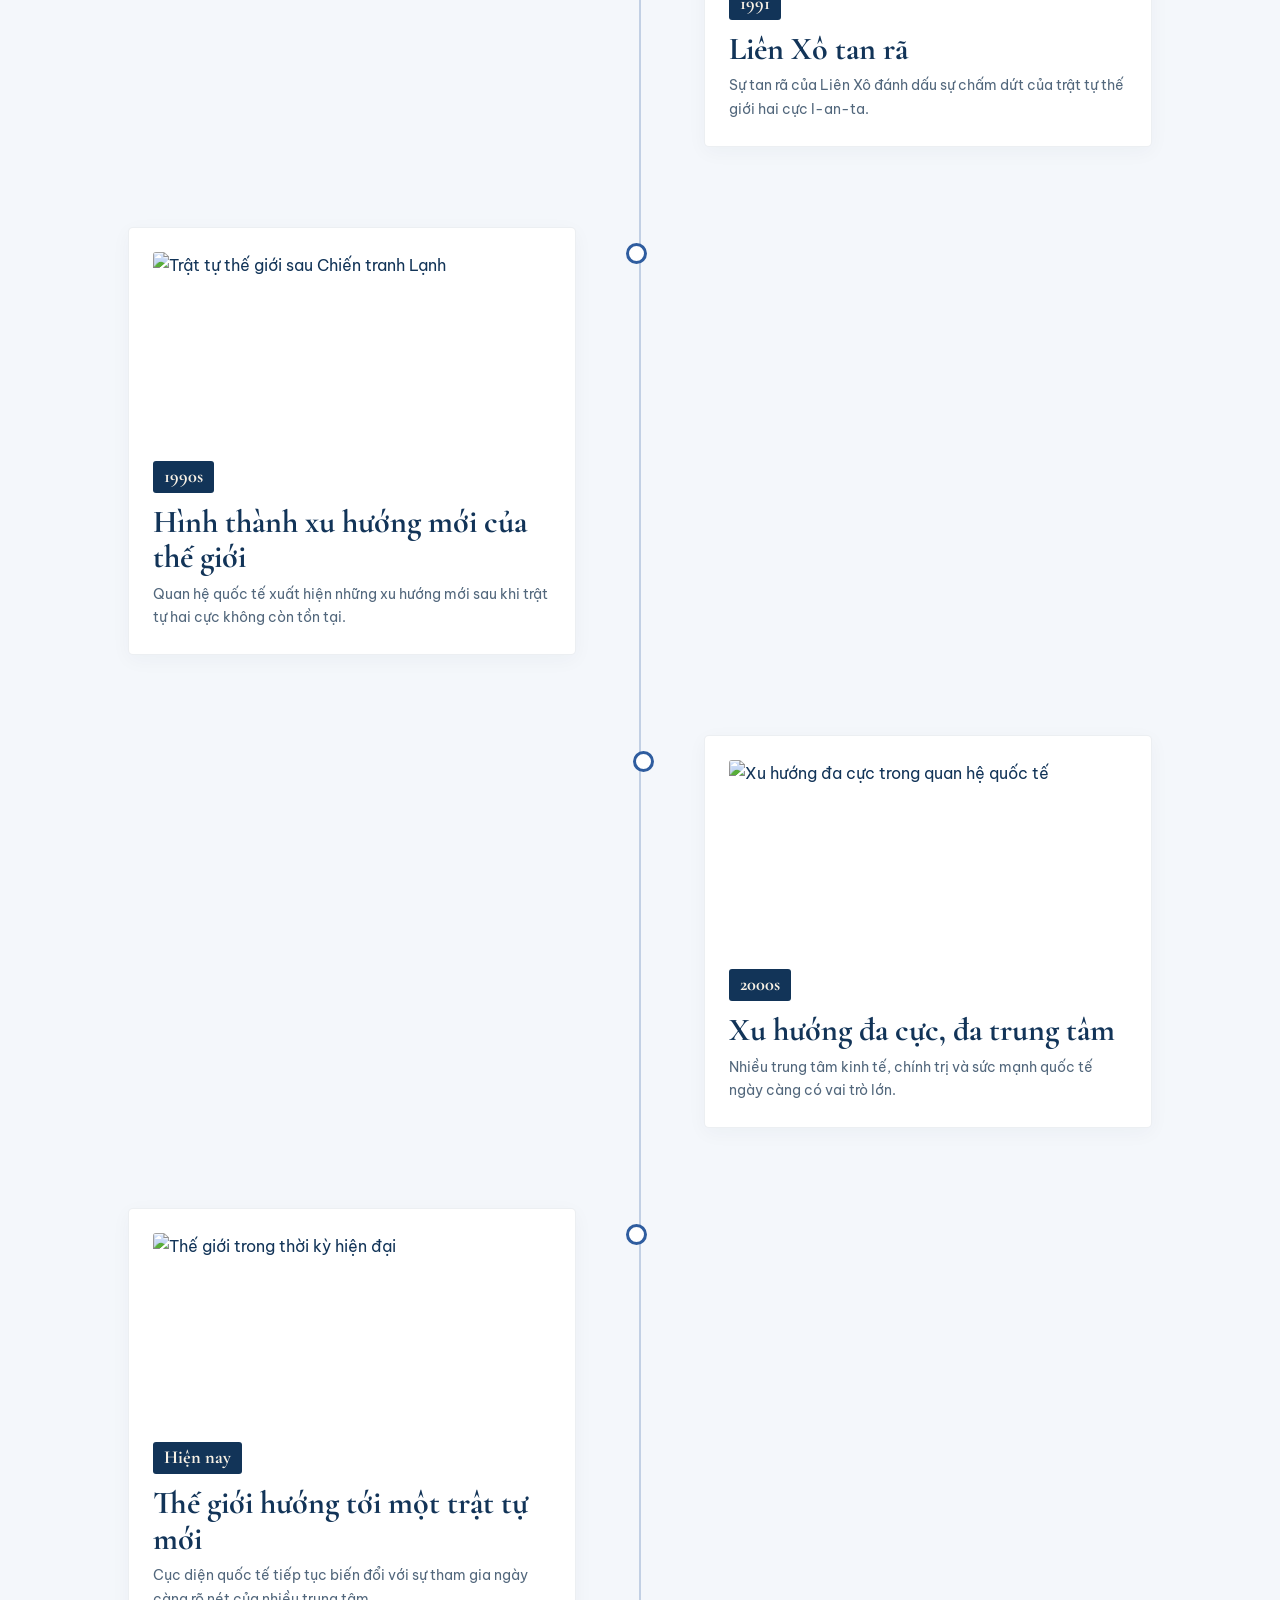
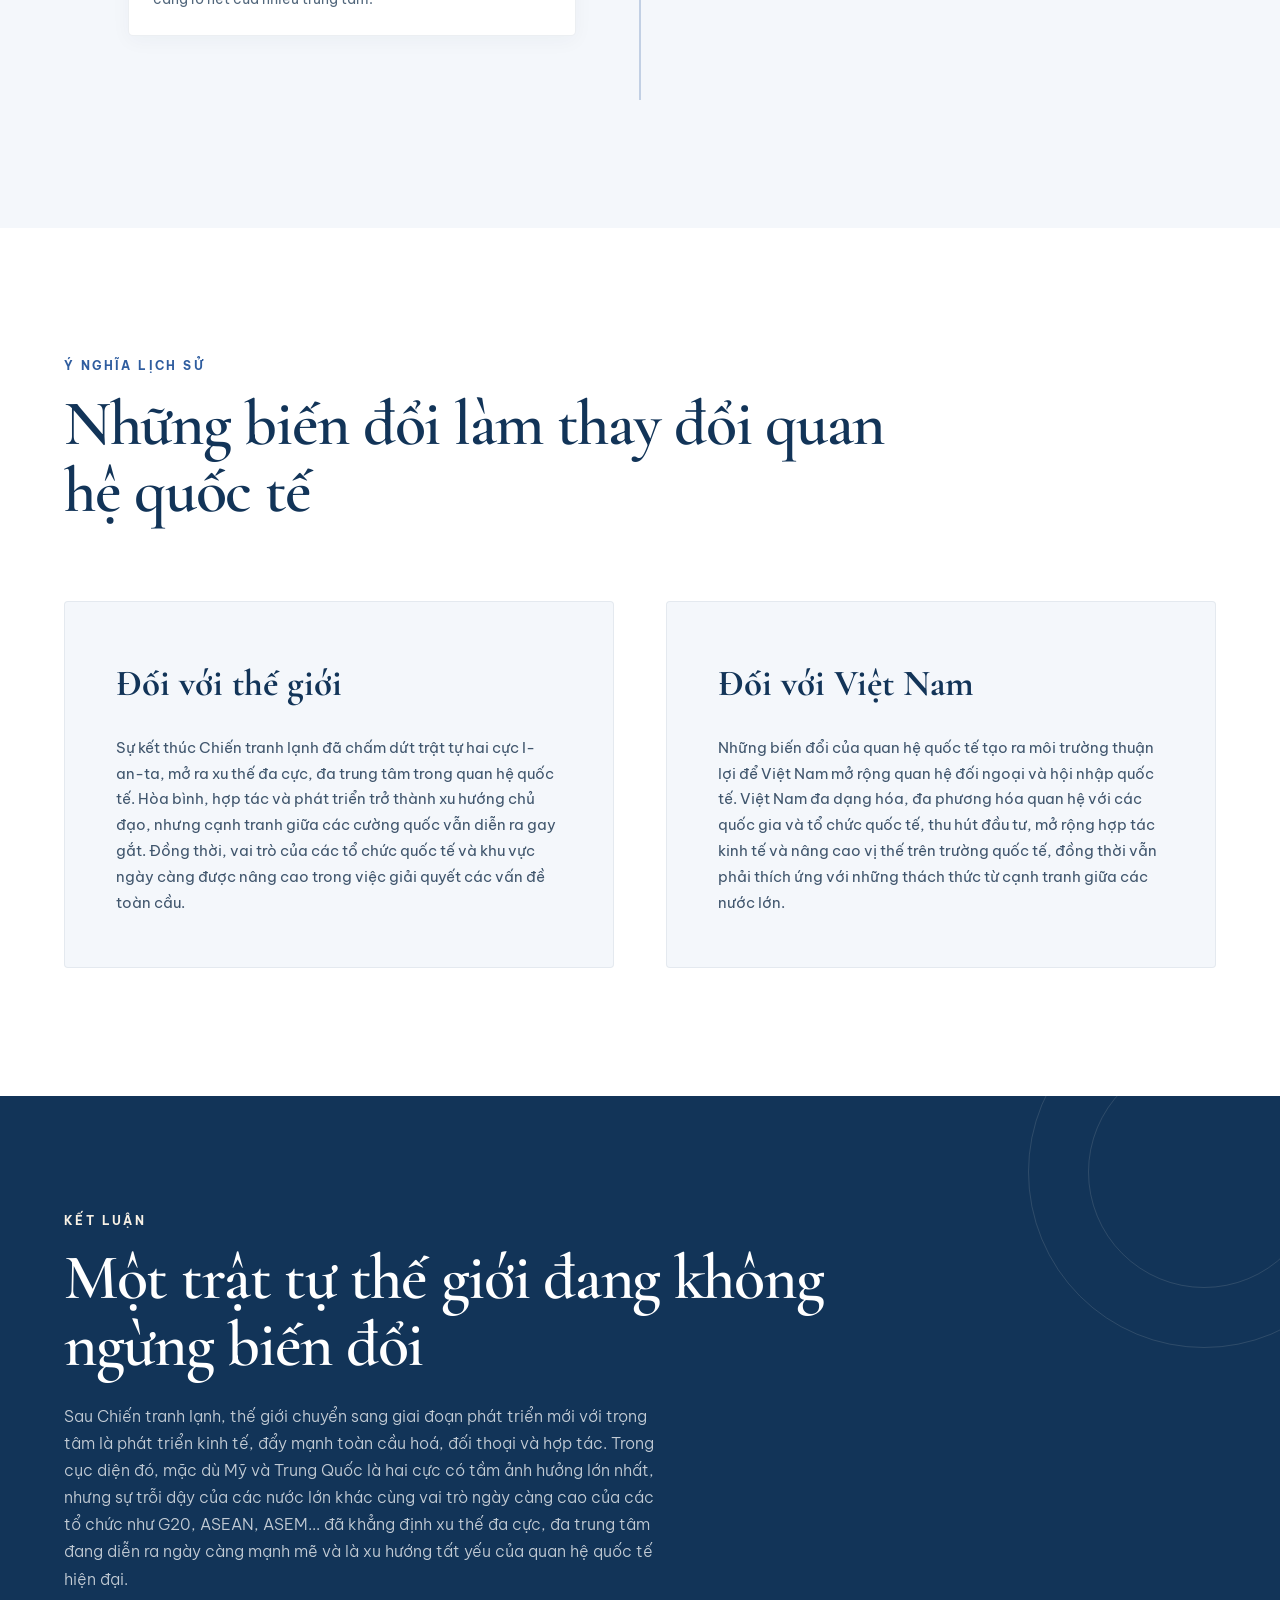
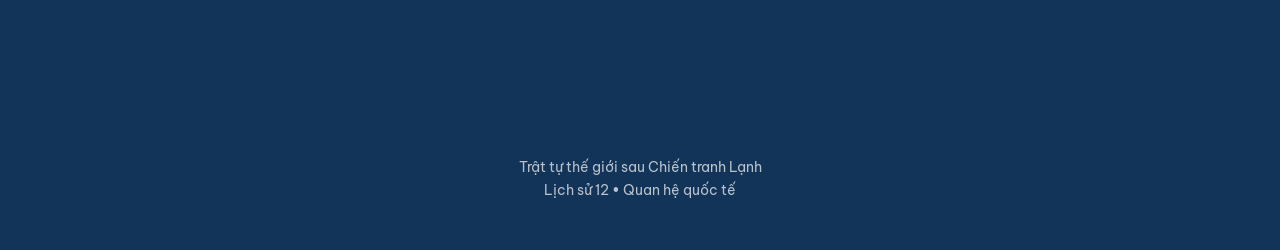
==== commit 1a38f051: "Update index.html" ====
--- a/index.html
+++ b/index.html
@@ -159,7 +159,7 @@
                     </p>
 
                     <p>
-                        Nội dung này sẽ được thay bằng phần mở đầu trong Google Docs.
+                        
                     </p>
 
                 </article>
@@ -247,7 +247,7 @@
 
                             <img
                                 class="timeline-thumbnail"
-                                src="images/timeline-1.jpg"
+                                src="images/timeline_1.jpg"
                                 alt="Sự kiện lịch sử năm 1989"
                                 loading="lazy"
                             >
@@ -261,8 +261,7 @@
                             </h3>
 
                             <p class="timeline-preview">
-                                Những biến chuyển tại châu Âu mở đầu cho
-                                sự thay đổi sâu sắc của cục diện quốc tế.
+                                Sự kiện Bức tường Béc-lin sụp đổ (11 - 1989)
                             </p>
 
 
@@ -271,21 +270,13 @@
                                 <div class="timeline-details-inner">
 
                                     <p class="timeline-description">
-                                        Nội dung chi tiết của sự kiện năm 1989
-                                        sẽ được thay thế bằng nội dung từ
-                                        Google Docs.
+                                        Một trong những biểu tượng quan trọng đánh dấu sự kết thúc của Chiến tranh lạnh.<br>
+                                        Chuyển giao thời kì: Chiến tranh lạnh kết thúc đã khép lại giai đoạn đối đầu căng thẳng và mở ra một thời kì mới với những xu thế phát triển mới trong quan hệ quốc tế.
+
                                     </p>
 
 
-                                    <div class="timeline-gallery">
-
-                                        <img
-                                            src="images/timeline-1.jpg"
-                                            alt="Hình ảnh sự kiện năm 1989"
-                                            loading="lazy"
-                                        >
-
-                                    </div>
+                                    
 
                                 </div>
 
@@ -331,21 +322,12 @@
                                 <div class="timeline-details-inner">
 
                                     <p class="timeline-description">
-                                        Nội dung chi tiết của sự kiện năm 1991
-                                        sẽ được thay thế bằng nội dung từ
-                                        Google Docs.
+                                        Quan hệ đối đầu giữa hai cực Xô – Mỹ chấm dứt.<br> Thế giới chuyển sang thời kì hậu Chiến tranh lạnh, mở ra những xu thế phát triển mới trong quan hệ quốc tế. 
+
                                     </p>
 
 
-                                    <div class="timeline-gallery">
-
-                                        <img
-                                            src="images/timeline-2.jpg"
-                                            alt="Hình ảnh sự kiện năm 1991"
-                                            loading="lazy"
-                                        >
-
-                                    </div>
+                                    
 
                                 </div>
 
@@ -391,21 +373,12 @@
                                 <div class="timeline-details-inner">
 
                                     <p class="timeline-description">
-                                        Nội dung chi tiết sẽ được thay thế
-                                        bằng nội dung tương ứng trong
-                                        Google Docs.
+                                        Tránh việc một quốc gia đơn cực duy nhất gia tăng quyền lực áp đảo hay thao túng các mối quan hệ quốc tế.<br>Tạo ra một trật tự thế giới cân bằng, phân chia ảnh hưởng giữa các cường quốc và trung tâm kinh tế khác nhau.<br>Giúp các nước vừa và nhỏ có cơ hội phát triển, giữ vững độc lập và gia tăng tiếng nói trên diễn đàn quốc tế.
+
                                     </p>
 
 
-                                    <div class="timeline-gallery">
-
-                                        <img
-                                            src="images/timeline-3.jpg"
-                                            alt="Hình ảnh trật tự thế giới mới"
-                                            loading="lazy"
-                                        >
-
-                                    </div>
+                                    
 
                                 </div>
 
@@ -451,21 +424,14 @@
                                 <div class="timeline-details-inner">
 
                                     <p class="timeline-description">
-                                        Nội dung chi tiết sẽ được thay thế
-                                        bằng nội dung tương ứng trong
-                                        Google Docs.
+                                        Sau Chiến tranh lạnh, thế giới chuyển dần sang xu thế đa cực, đa trung tâm, khi nhiều cường quốc cùng gia tăng ảnh hưởng thay vì chỉ một siêu cường chi phối.<br>
+                                        Các nước lớn trỗi dậy: Trung Quốc, Nga, Ấn Độ, Nhật Bản và Liên minh châu Âu (EU) đều mở rộng sức mạnh kinh tế, chính trị và quân sự. Trung Quốc và Ấn Độ nổi lên mạnh mẽ với tốc độ tăng trưởng kinh tế cao.<br>
+                                        Mỹ suy giảm sức mạnh tương đối: Dù vẫn là cường quốc hàng đầu về kinh tế và khoa học – công nghệ, vị thế của Mỹ giảm dần khi các trung tâm quyền lực mới xuất hiện.<br>
+                                        Vai trò của các tổ chức khu vực gia tăng: EU cùng nhiều tổ chức kinh tế – tài chính quốc tế và khu vực ngày càng có ảnh hưởng lớn đối với sự phát triển toàn cầu.
                                     </p>
 
 
-                                    <div class="timeline-gallery">
-
-                                        <img
-                                            src="images/timeline-4.jpg"
-                                            alt="Xu hướng đa cực, đa trung tâm"
-                                            loading="lazy"
-                                        >
-
-                                    </div>
+                                    
 
                                 </div>
 
@@ -511,21 +477,13 @@
                                 <div class="timeline-details-inner">
 
                                     <p class="timeline-description">
-                                        Nội dung chi tiết sẽ được thay thế
-                                        bằng nội dung tương ứng trong
-                                        Google Docs.
+                                        Bước sang thế kỷ XXI, trật tự thế giới tiếp tục vận động theo xu hướng đa cực, đa trung tâm. Nhiều cường quốc và trung tâm kinh tế cùng tham gia định hình quan hệ quốc tế, trong khi cạnh tranh chiến lược giữa các nước lớn ngày càng gia tăng. Bên cạnh đó, các vấn đề toàn cầu như biến đổi khí hậu, an ninh mạng, dịch bệnh và phát triển bền vững đòi hỏi các quốc gia tăng cường hợp tác để giải quyết những thách thức chung.
+                                        <br>•	Mỹ và Trung Quốc là hai cực có ảnh hưởng lớn.
+                                        <br>•	Vai trò của các cường quốc và các trung tâm kinh tế – tài chính quốc tế, khu vực tiếp tục gia tăng.
                                     </p>
 
 
-                                    <div class="timeline-gallery">
-
-                                        <img
-                                            src="images/timeline-5.jpg"
-                                            alt="Thế giới hiện đại"
-                                            loading="lazy"
-                                        >
-
-                                    </div>
+                                    
 
                                 </div>
 
@@ -575,9 +533,7 @@
                         </h3>
 
                         <p>
-                            Nội dung về ý nghĩa của những biến đổi trong
-                            trật tự thế giới sau Chiến tranh Lạnh sẽ được
-                            bổ sung từ Google Docs.
+                            Sự kết thúc Chiến tranh lạnh đã chấm dứt trật tự hai cực I-an-ta, mở ra xu thế đa cực, đa trung tâm trong quan hệ quốc tế. Hòa bình, hợp tác và phát triển trở thành xu hướng chủ đạo, nhưng cạnh tranh giữa các cường quốc vẫn diễn ra gay gắt. Đồng thời, vai trò của các tổ chức quốc tế và khu vực ngày càng được nâng cao trong việc giải quyết các vấn đề toàn cầu.
                         </p>
 
                     </article>
@@ -590,8 +546,7 @@
                         </h3>
 
                         <p>
-                            Nội dung về tác động và ý nghĩa đối với Việt Nam
-                            sẽ được bổ sung từ tài liệu của bài trình bày.
+                            Những biến đổi của quan hệ quốc tế tạo ra môi trường thuận lợi để Việt Nam mở rộng quan hệ đối ngoại và hội nhập quốc tế. Việt Nam đa dạng hóa, đa phương hóa quan hệ với các quốc gia và tổ chức quốc tế, thu hút đầu tư, mở rộng hợp tác kinh tế và nâng cao vị thế trên trường quốc tế, đồng thời vẫn phải thích ứng với những thách thức từ cạnh tranh giữa các nước lớn.
                         </p>
 
                     </article>
@@ -622,8 +577,7 @@
                 </h2>
 
                 <p class="banner-text">
-                    Nội dung kết luận của bài trình bày sẽ được thay thế
-                    bằng phần tương ứng trong Google Docs.
+                    Sau Chiến tranh lạnh, thế giới chuyển sang giai đoạn phát triển mới với trọng tâm là phát triển kinh tế, đẩy mạnh toàn cầu hoá, đối thoại và hợp tác. Trong cục diện đó, mặc dù Mỹ và Trung Quốc là hai cực có tầm ảnh hưởng lớn nhất, nhưng sự trỗi dậy của các nước lớn khác cùng vai trò ngày càng cao của các tổ chức như G20, ASEAN, ASEM... đã khẳng định xu thế đa cực, đa trung tâm đang diễn ra ngày càng mạnh mẽ và là xu hướng tất yếu của quan hệ quốc tế hiện đại.
                 </p>
 
             </div>
--- a/muscle.css
+++ b/muscle.css
@@ -216,7 +216,9 @@
 /* =========================================================
    MOBILE MENU
    ========================================================= */
-
+.mobile-menu{
+   z-index:3;
+}
 .mobile-menu {
     position: fixed;
     top: 76px;
@@ -263,6 +265,7 @@
 
     font-size: 0.95rem;
     font-weight: 500;
+    cursor:pointer;
 
     border-radius: 8px;
 
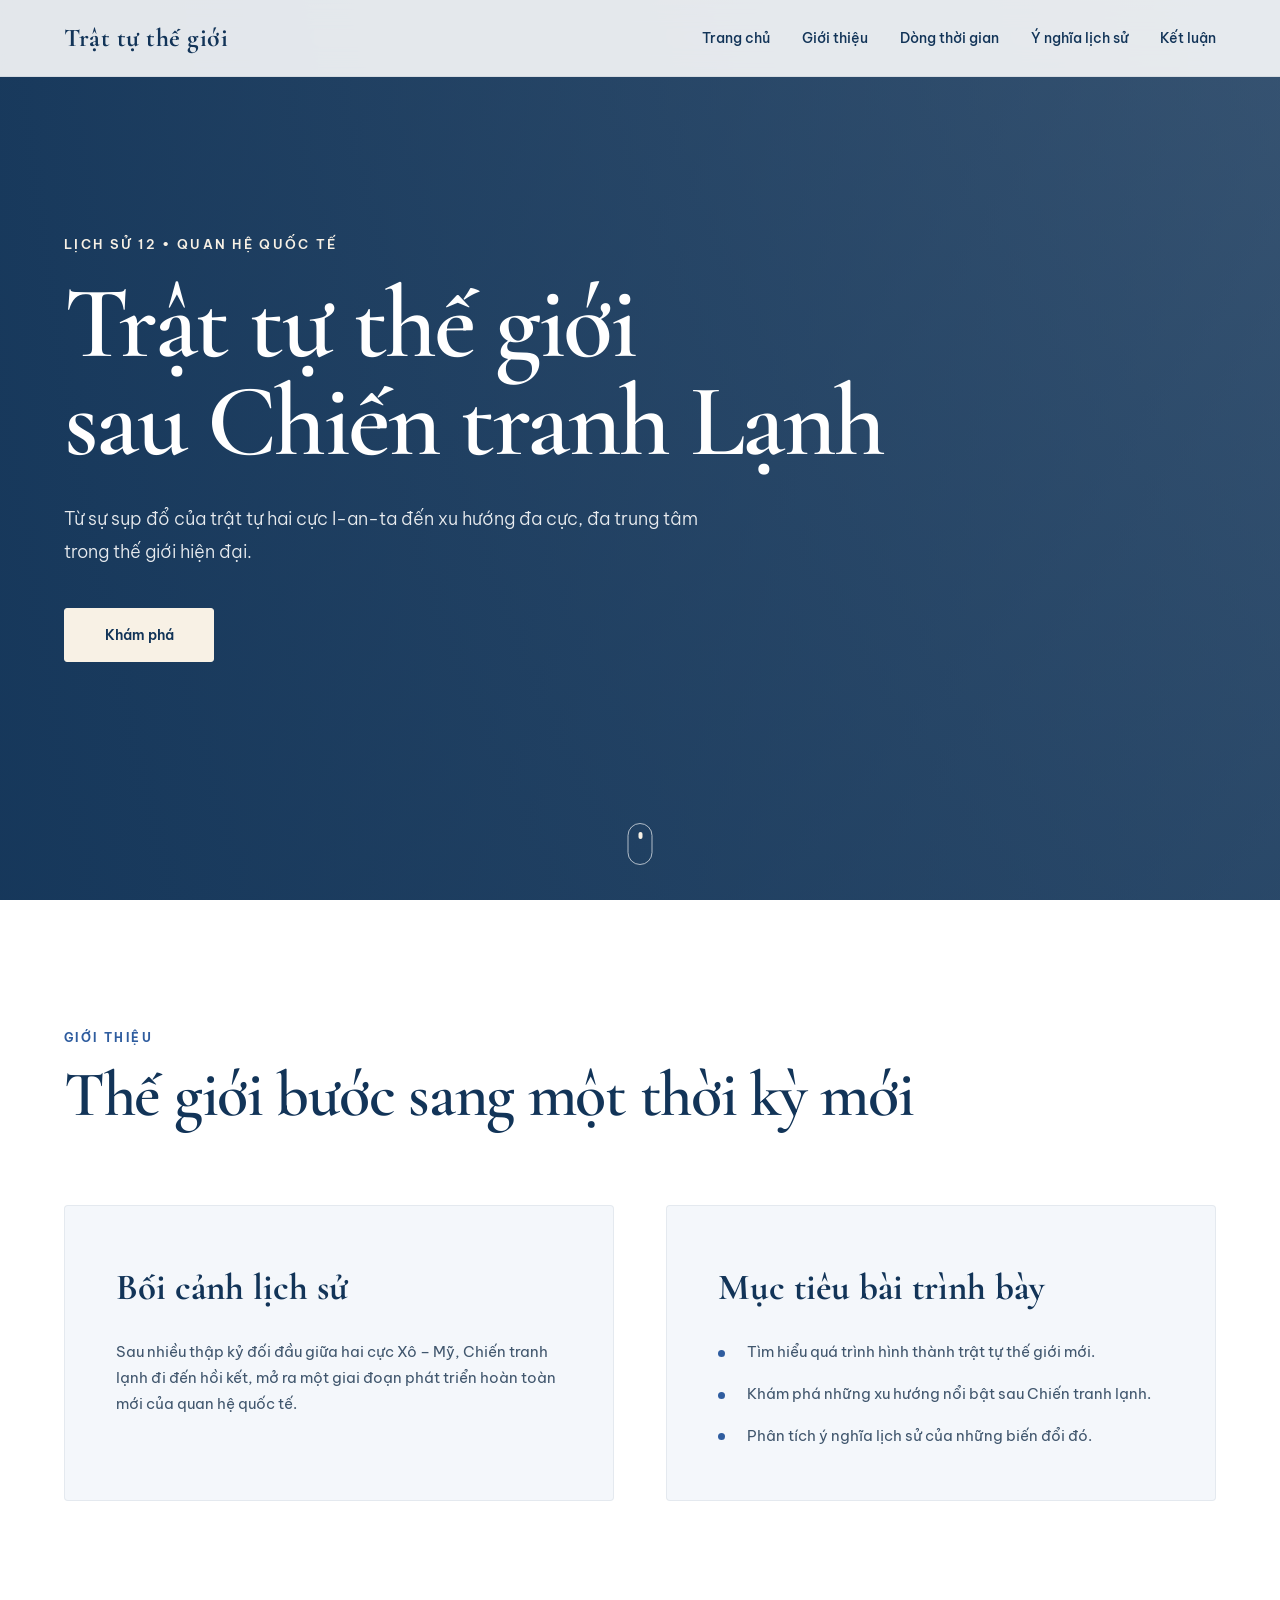
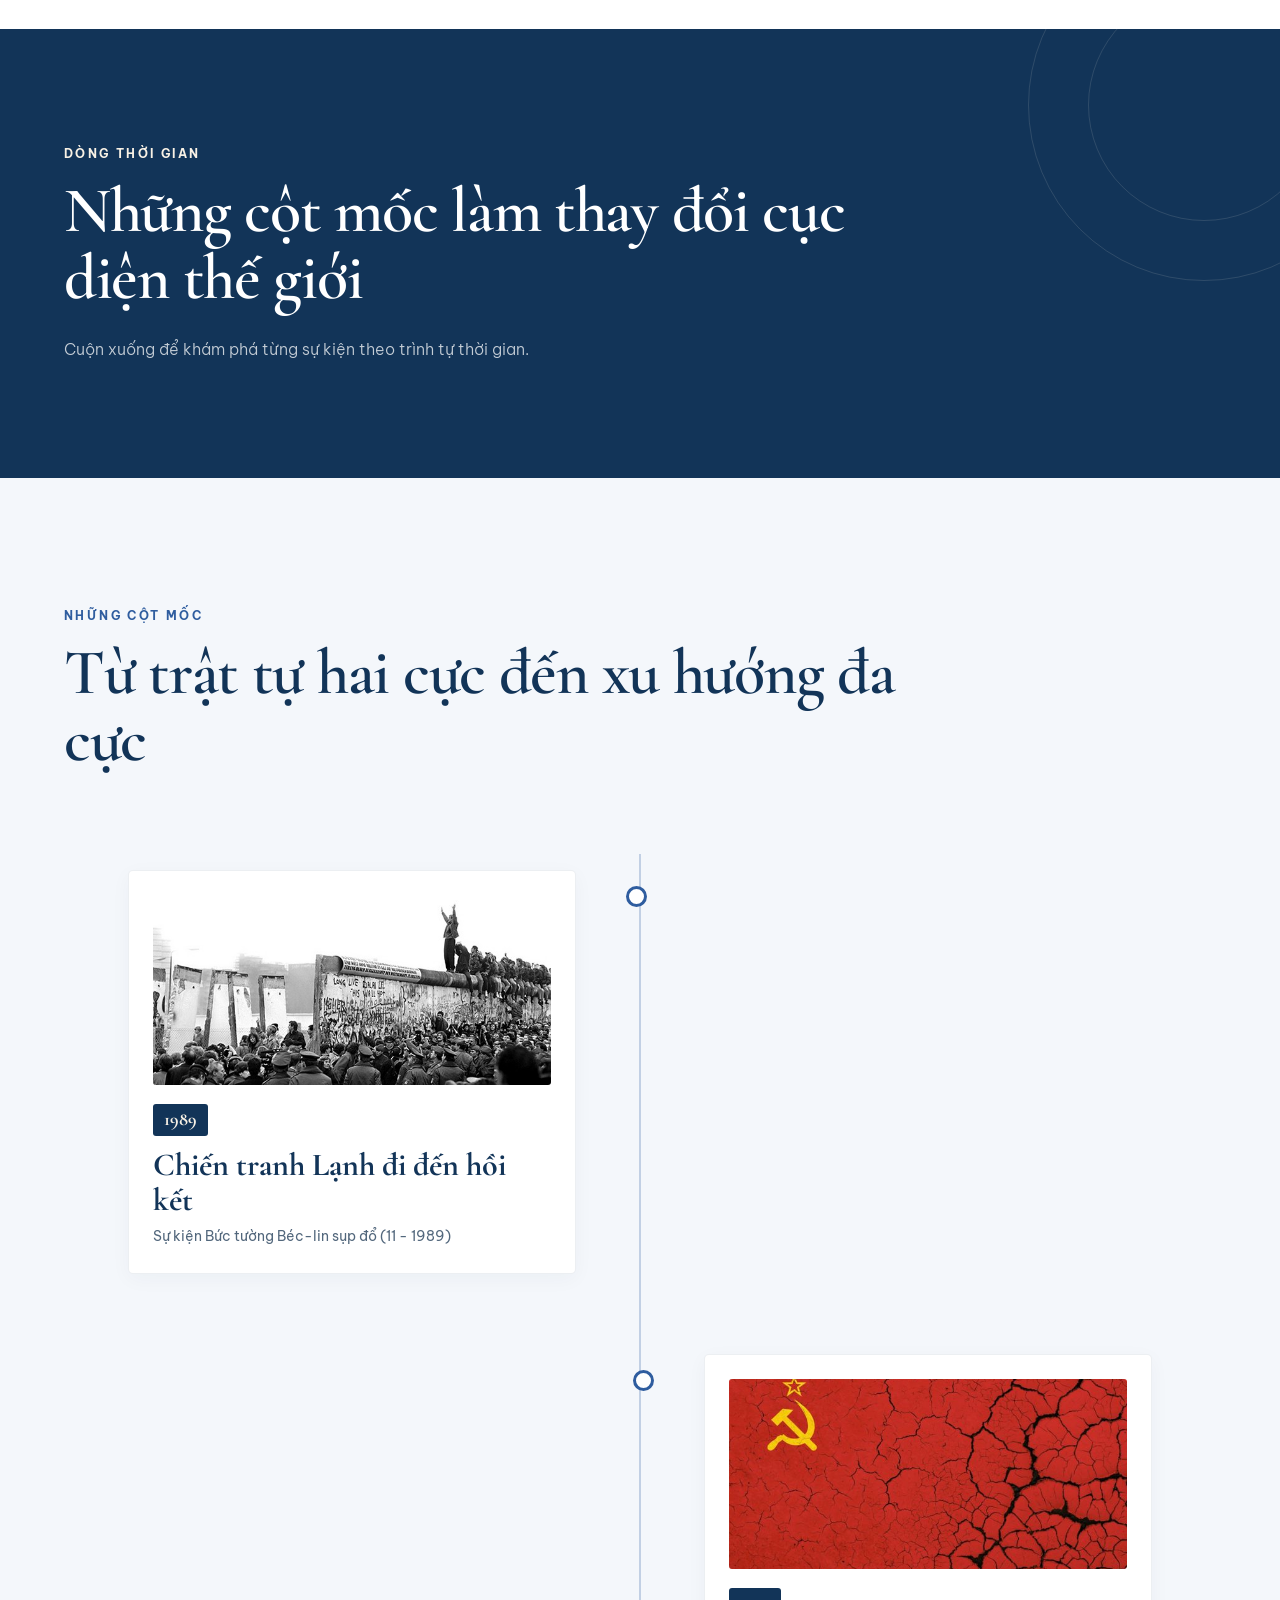
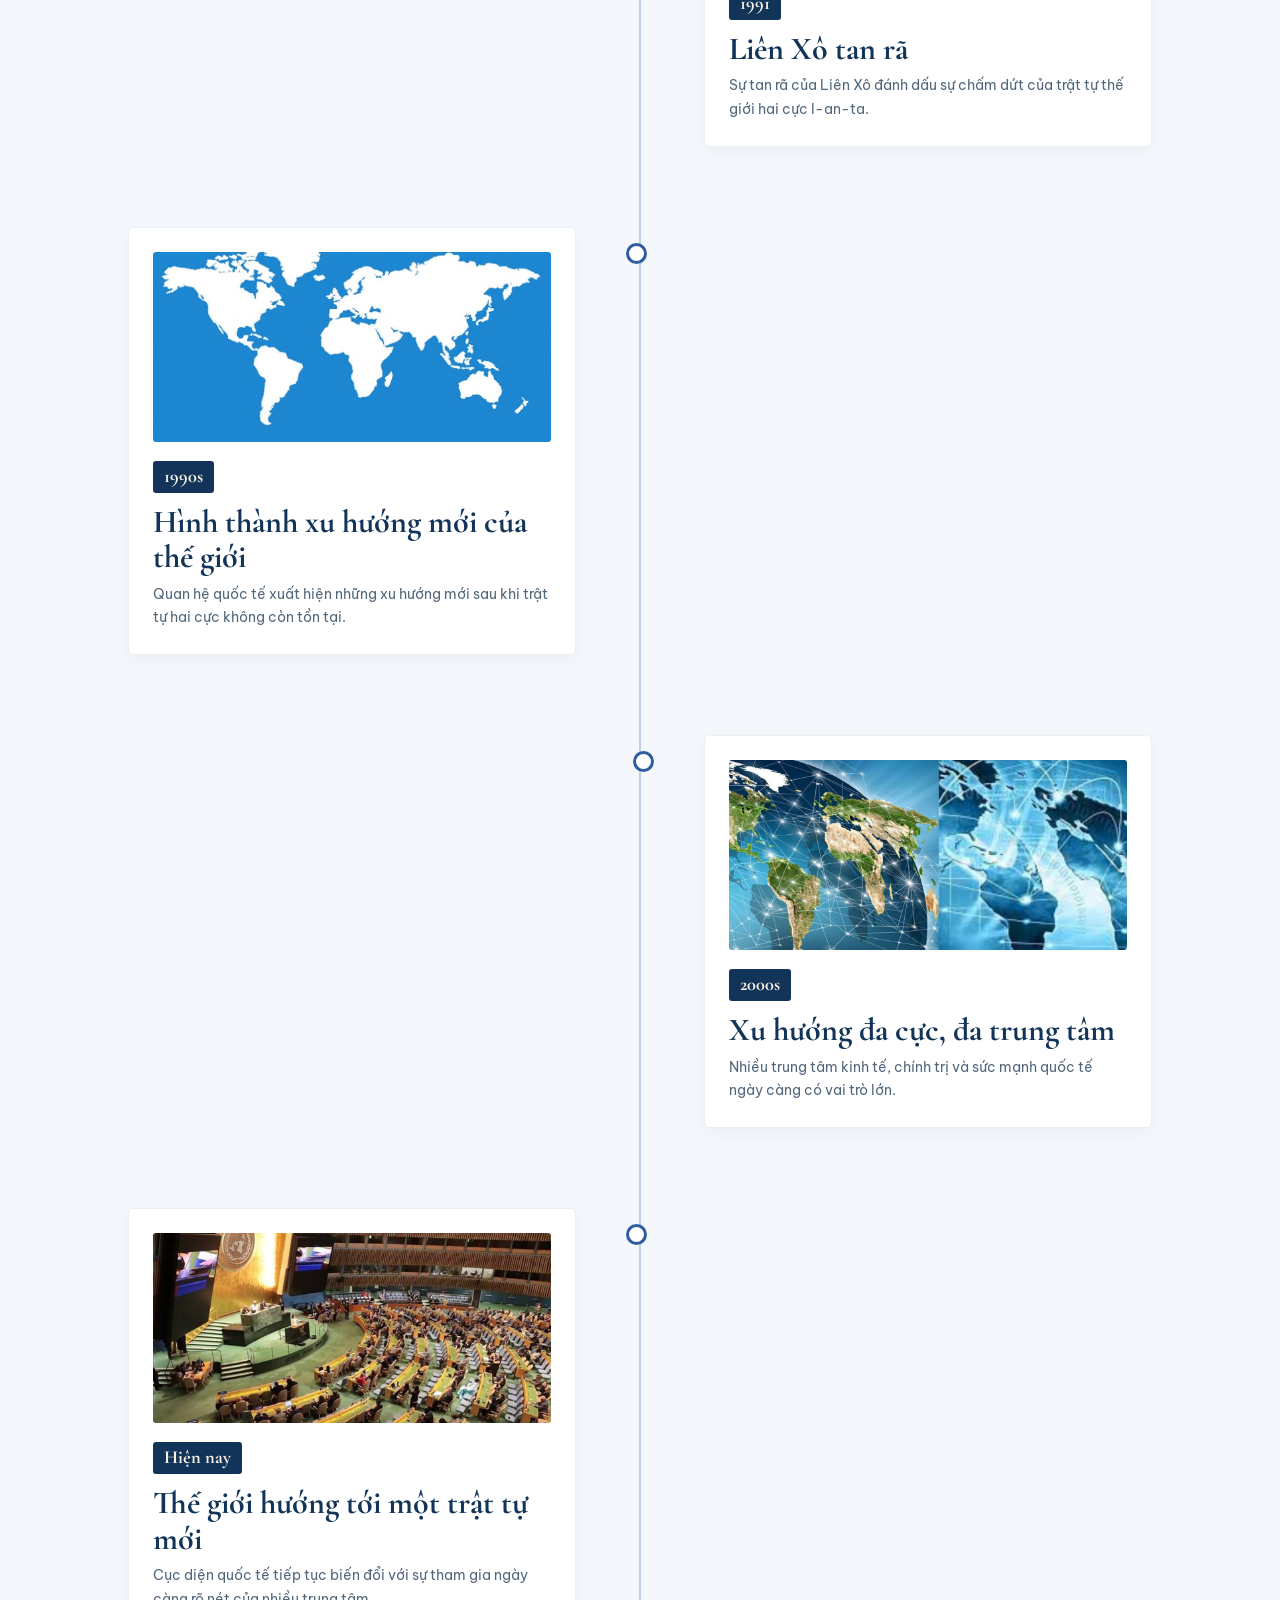
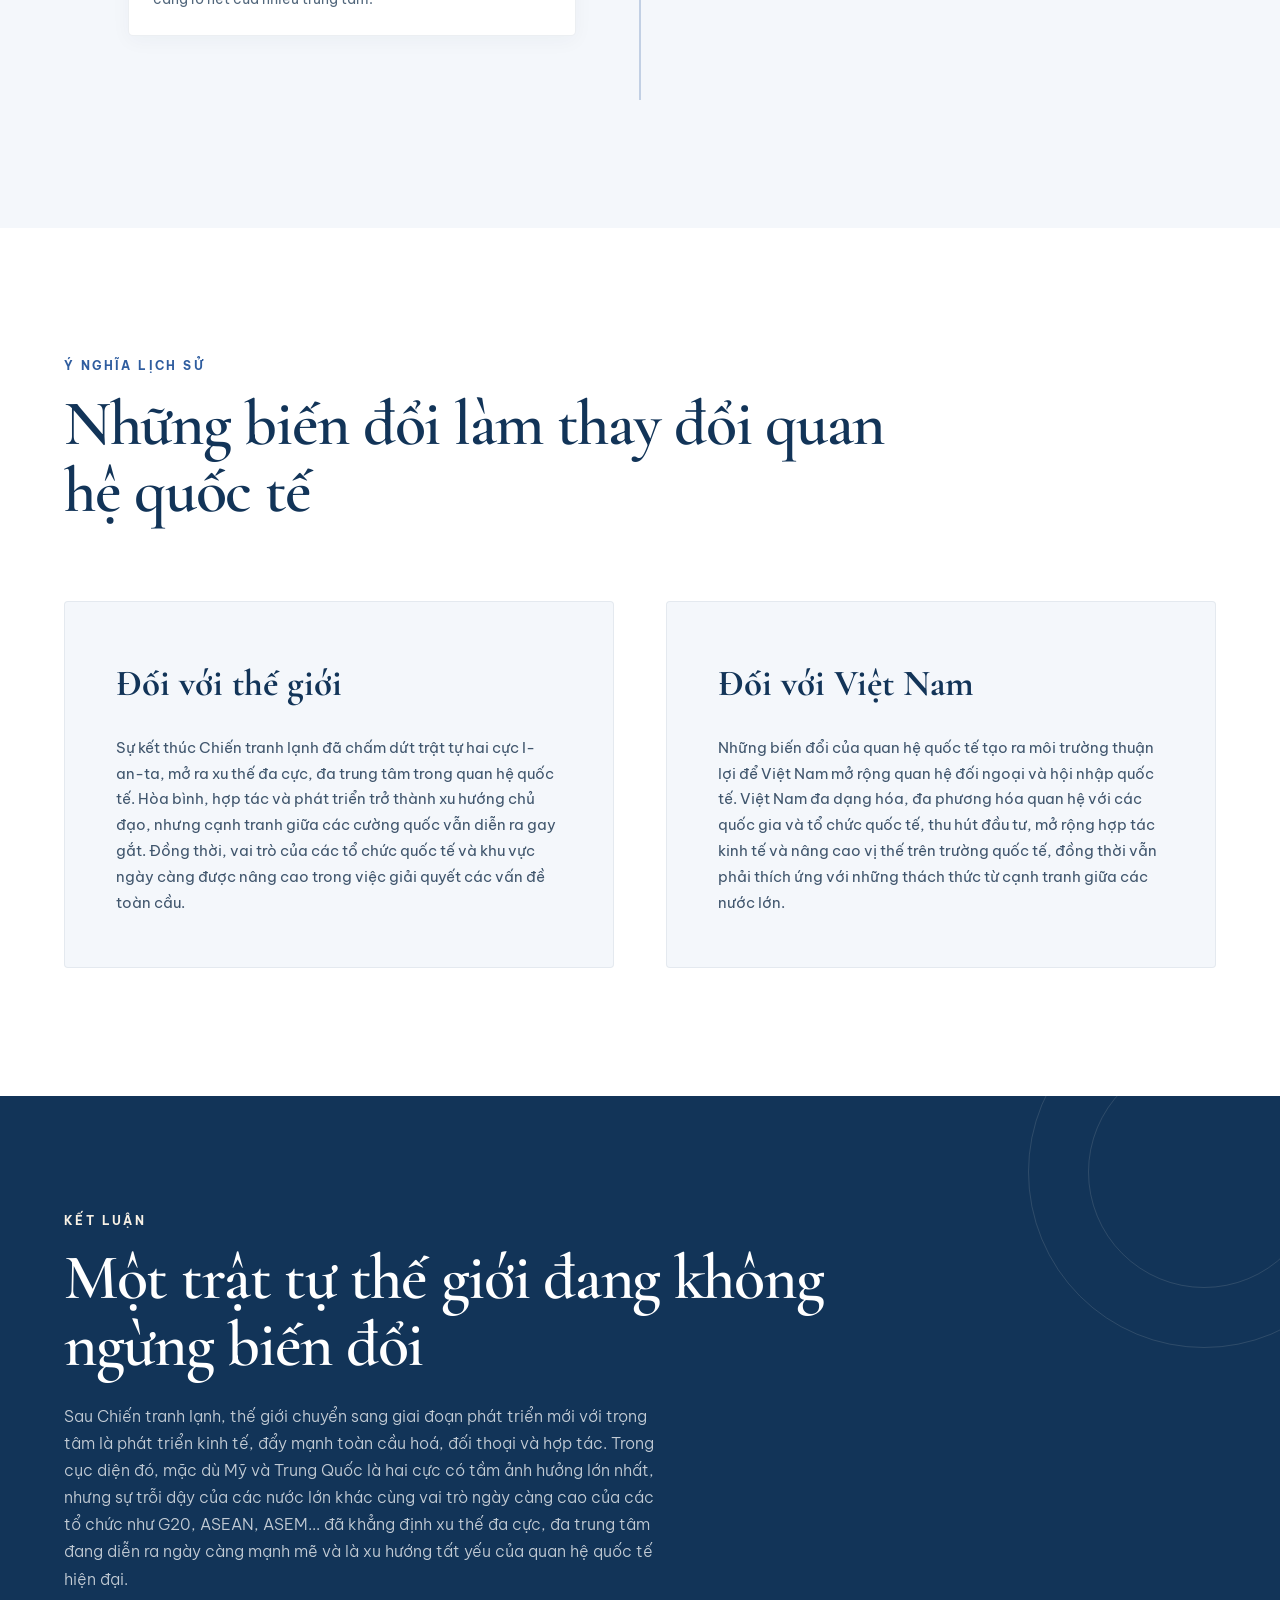
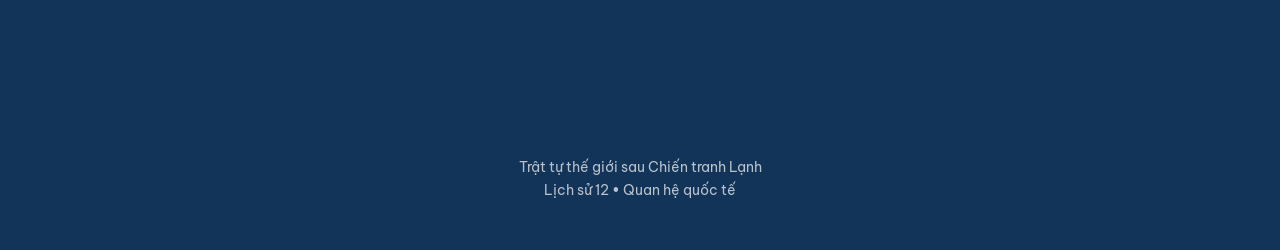
==== commit e7bc5928: "Update index.html" ====
--- a/index.html
+++ b/index.html
@@ -247,7 +247,7 @@
 
                             <img
                                 class="timeline-thumbnail"
-                                src="images/timeline_1.jpg"
+                                src="timeline_1.jpg"
                                 alt="Sự kiện lịch sử năm 1989"
                                 loading="lazy"
                             >
@@ -298,7 +298,7 @@
 
                             <img
                                 class="timeline-thumbnail"
-                                src="images/timeline-2.jpg"
+                                src="timeline-2.jpg"
                                 alt="Sự kiện lịch sử năm 1991"
                                 loading="lazy"
                             >
@@ -349,7 +349,7 @@
 
                             <img
                                 class="timeline-thumbnail"
-                                src="images/timeline-3.jpg"
+                                src="timeline-3.jpg"
                                 alt="Trật tự thế giới sau Chiến tranh Lạnh"
                                 loading="lazy"
                             >
@@ -400,7 +400,7 @@
 
                             <img
                                 class="timeline-thumbnail"
-                                src="images/timeline-4.jpg"
+                                src="timeline-4.jpg"
                                 alt="Xu hướng đa cực trong quan hệ quốc tế"
                                 loading="lazy"
                             >
@@ -453,7 +453,7 @@
 
                             <img
                                 class="timeline-thumbnail"
-                                src="images/timeline-5.jpg"
+                                src="timeline-5.jpg"
                                 alt="Thế giới trong thời kỳ hiện đại"
                                 loading="lazy"
                             >
